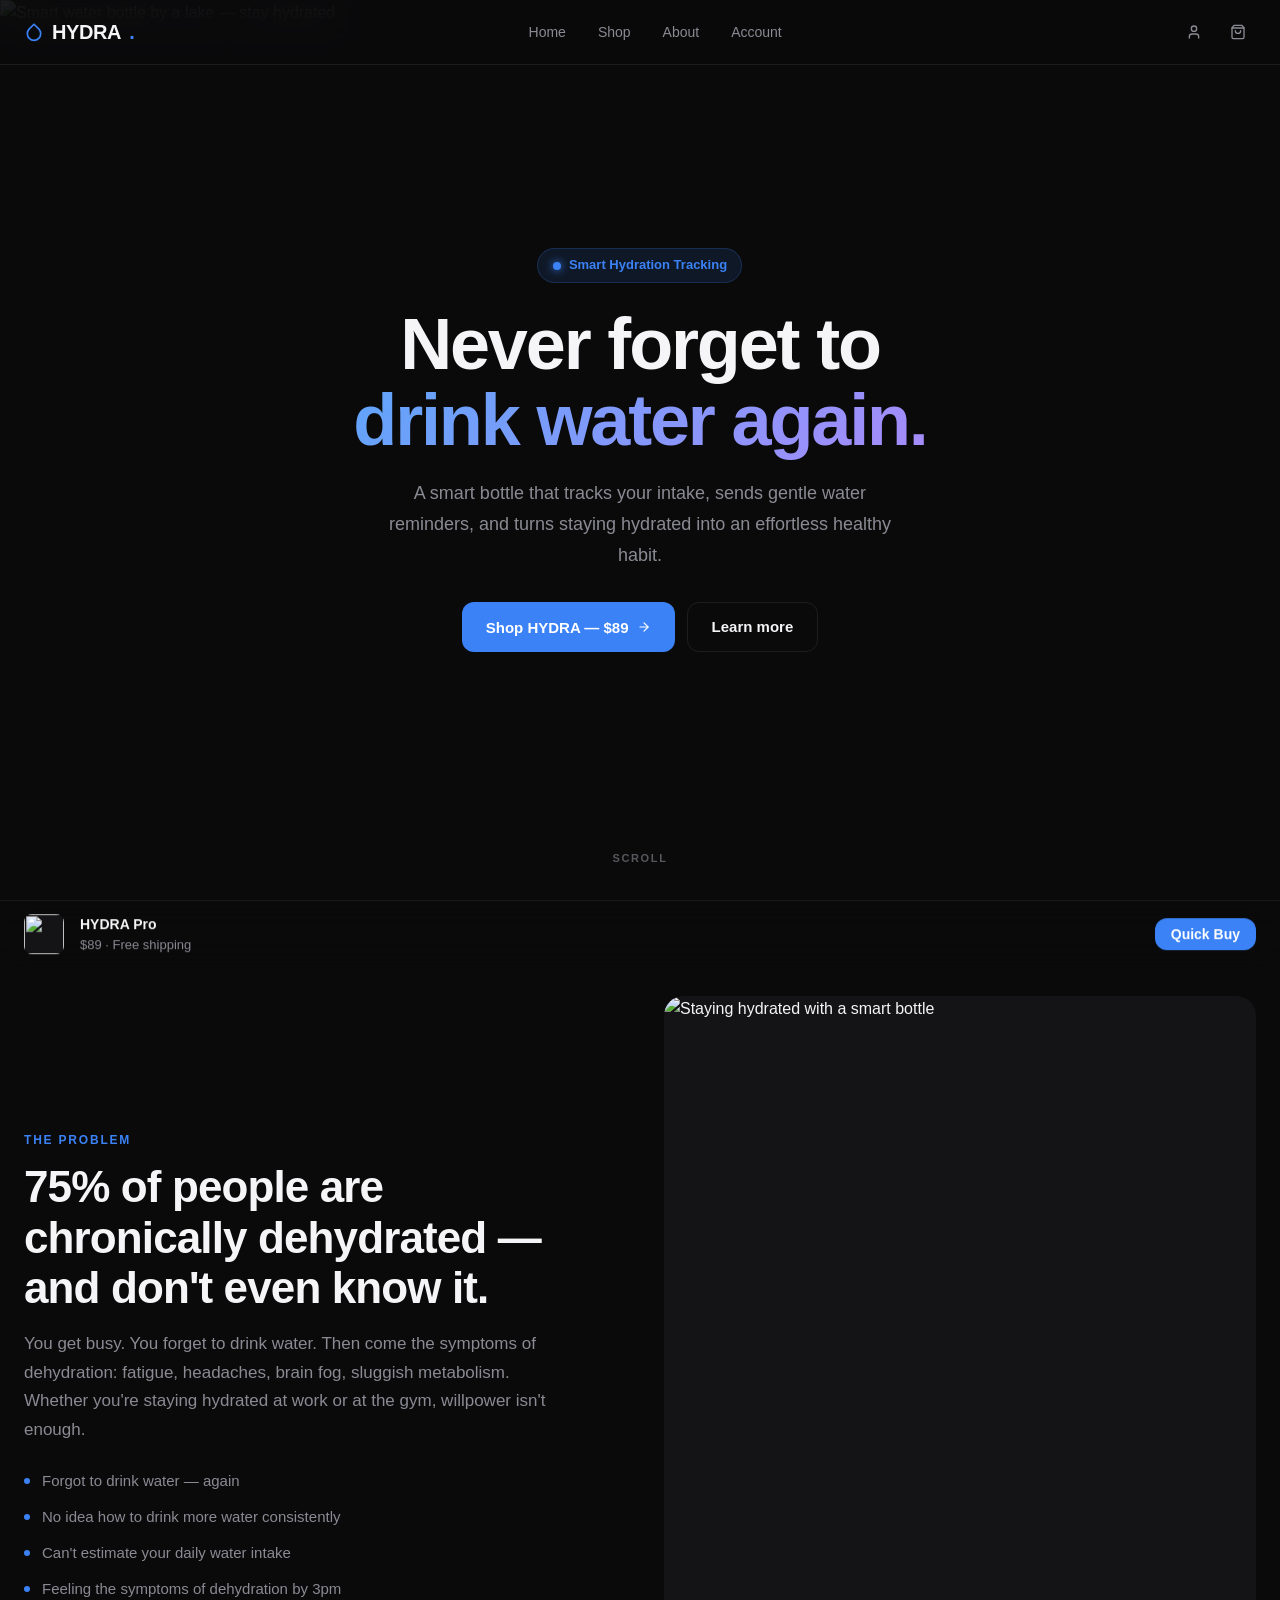
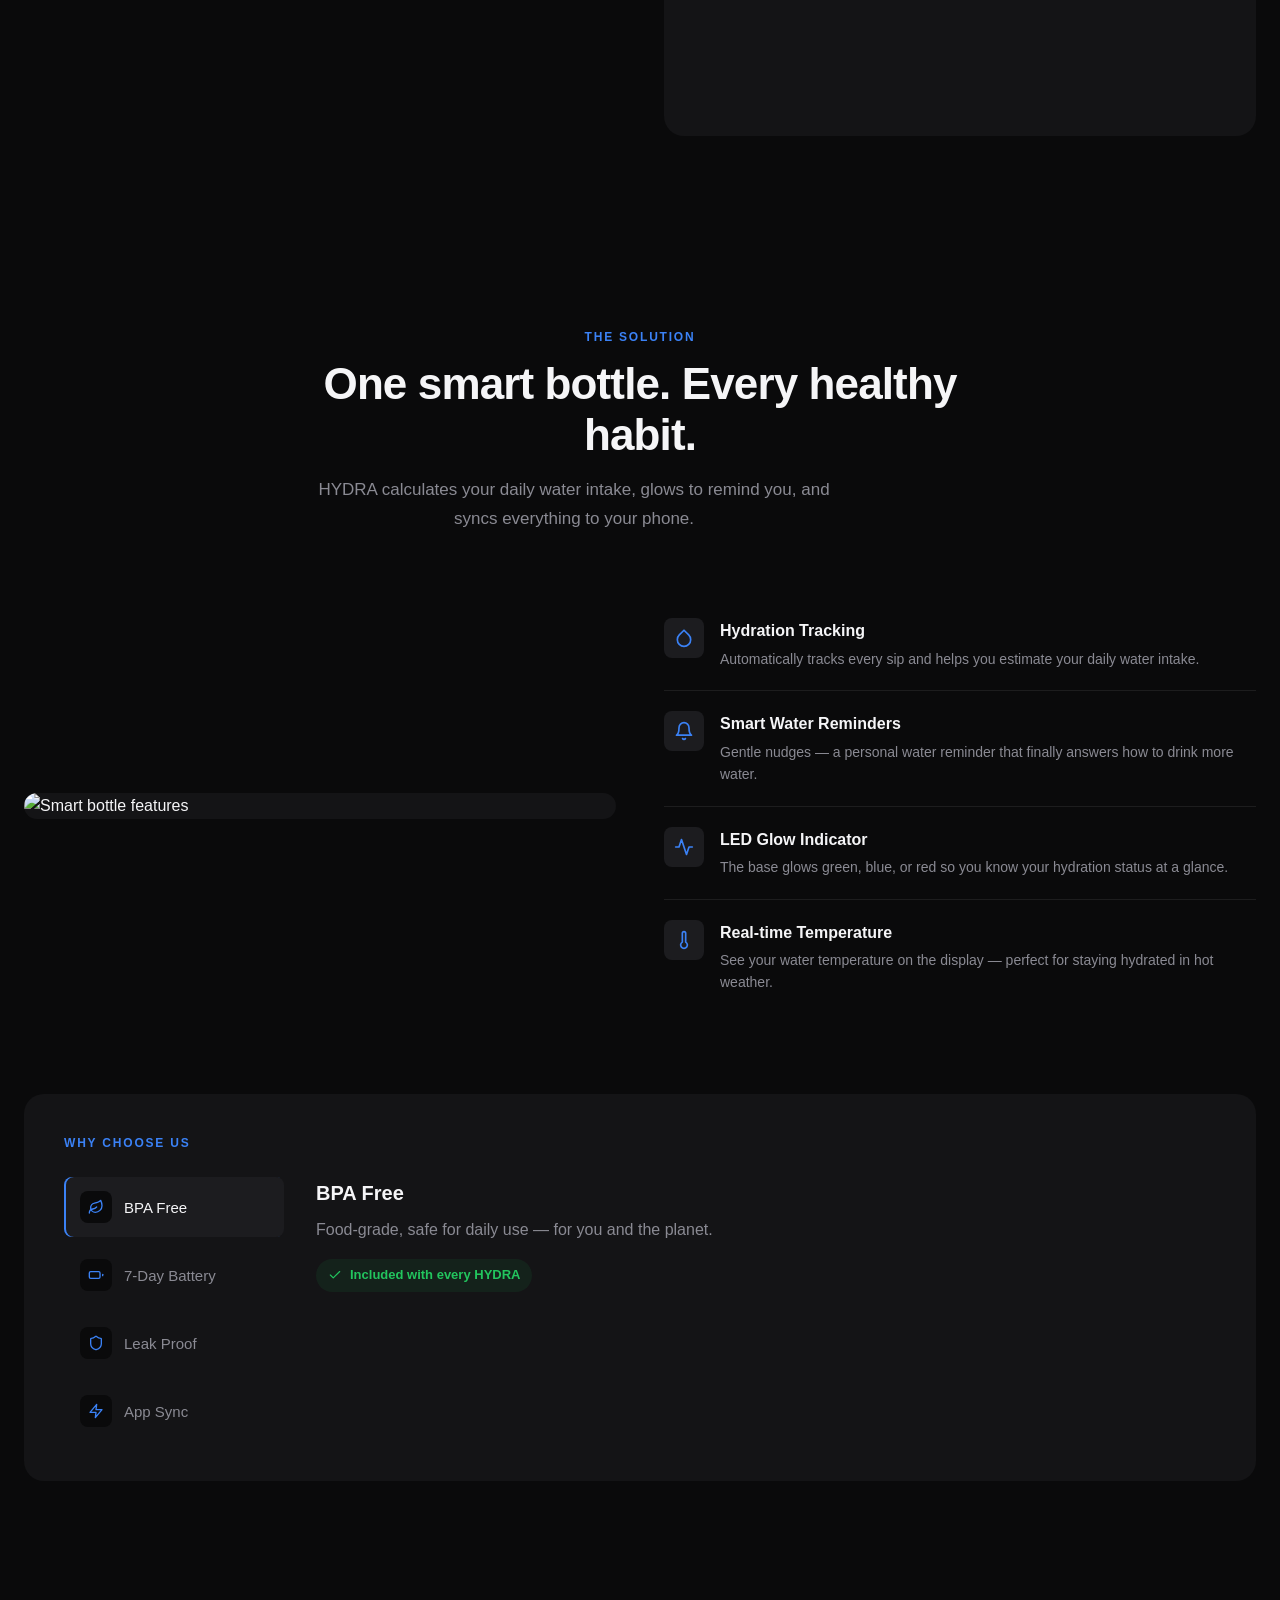
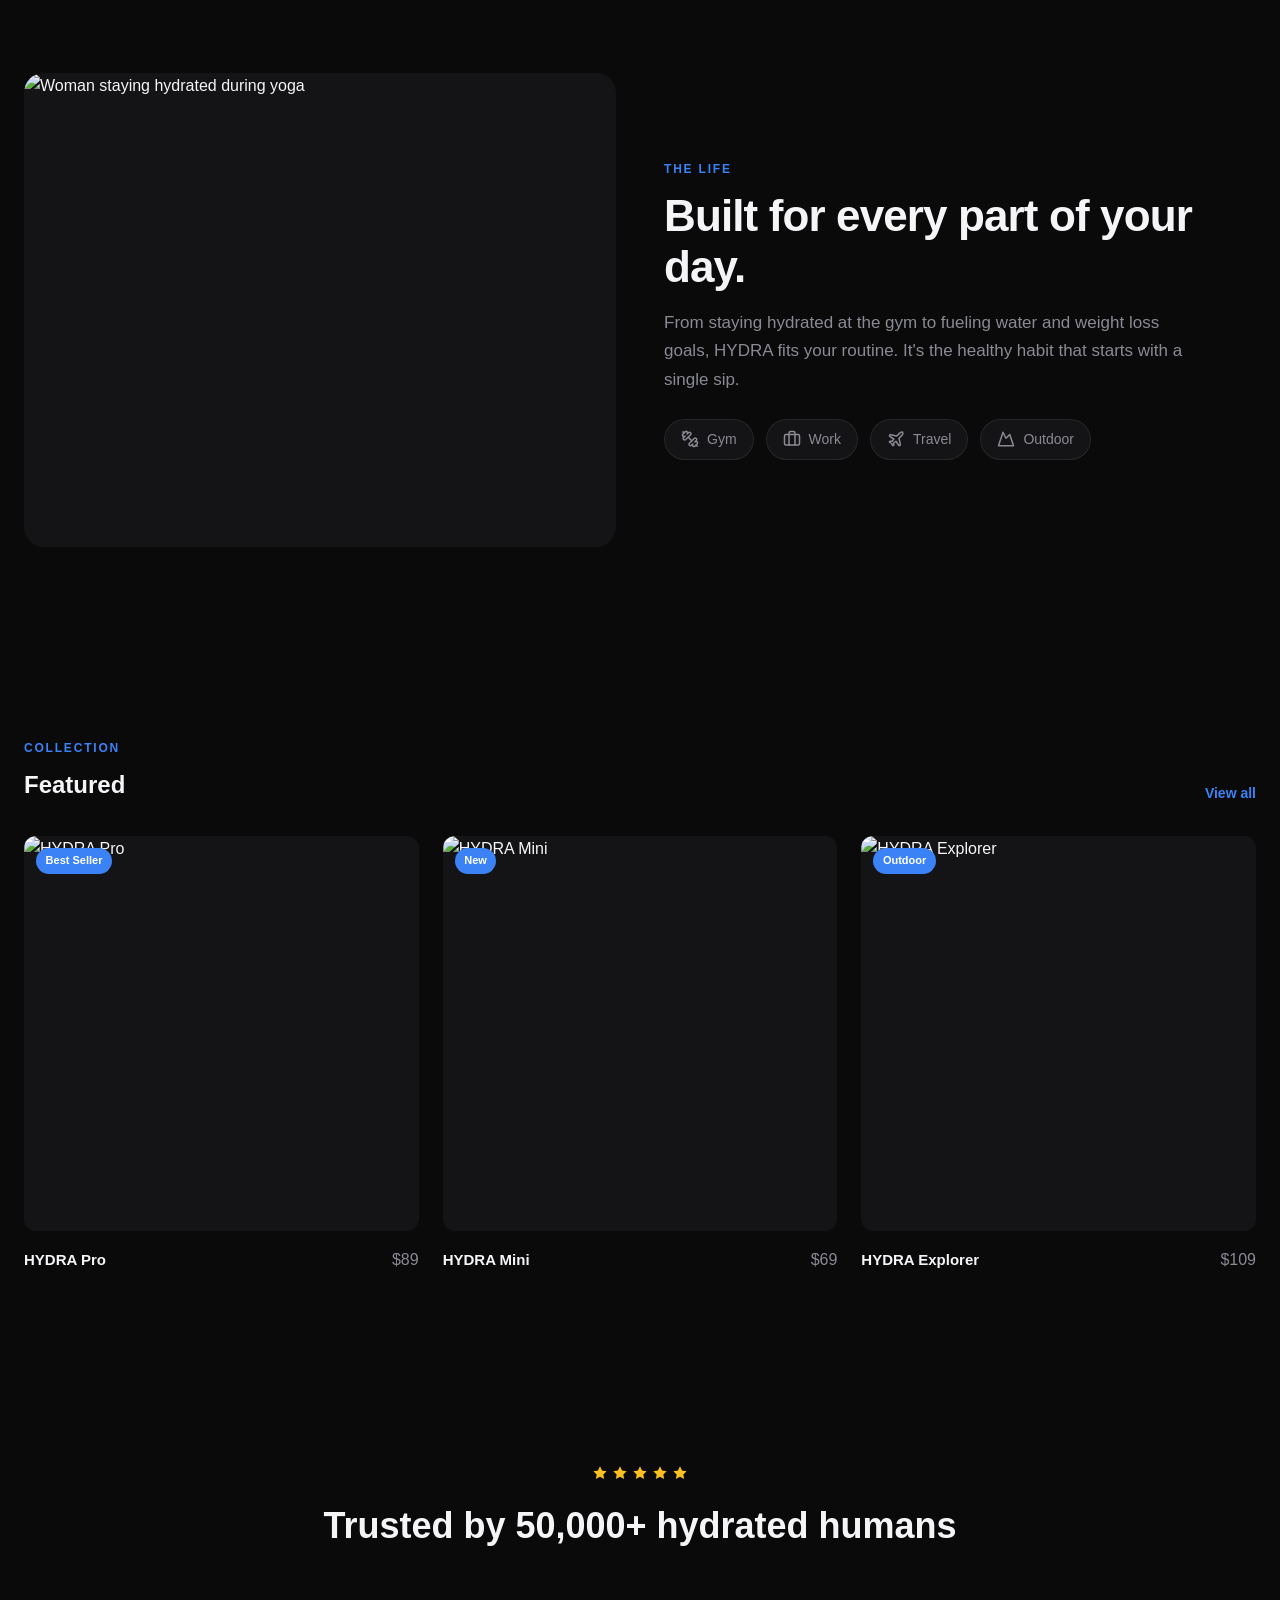
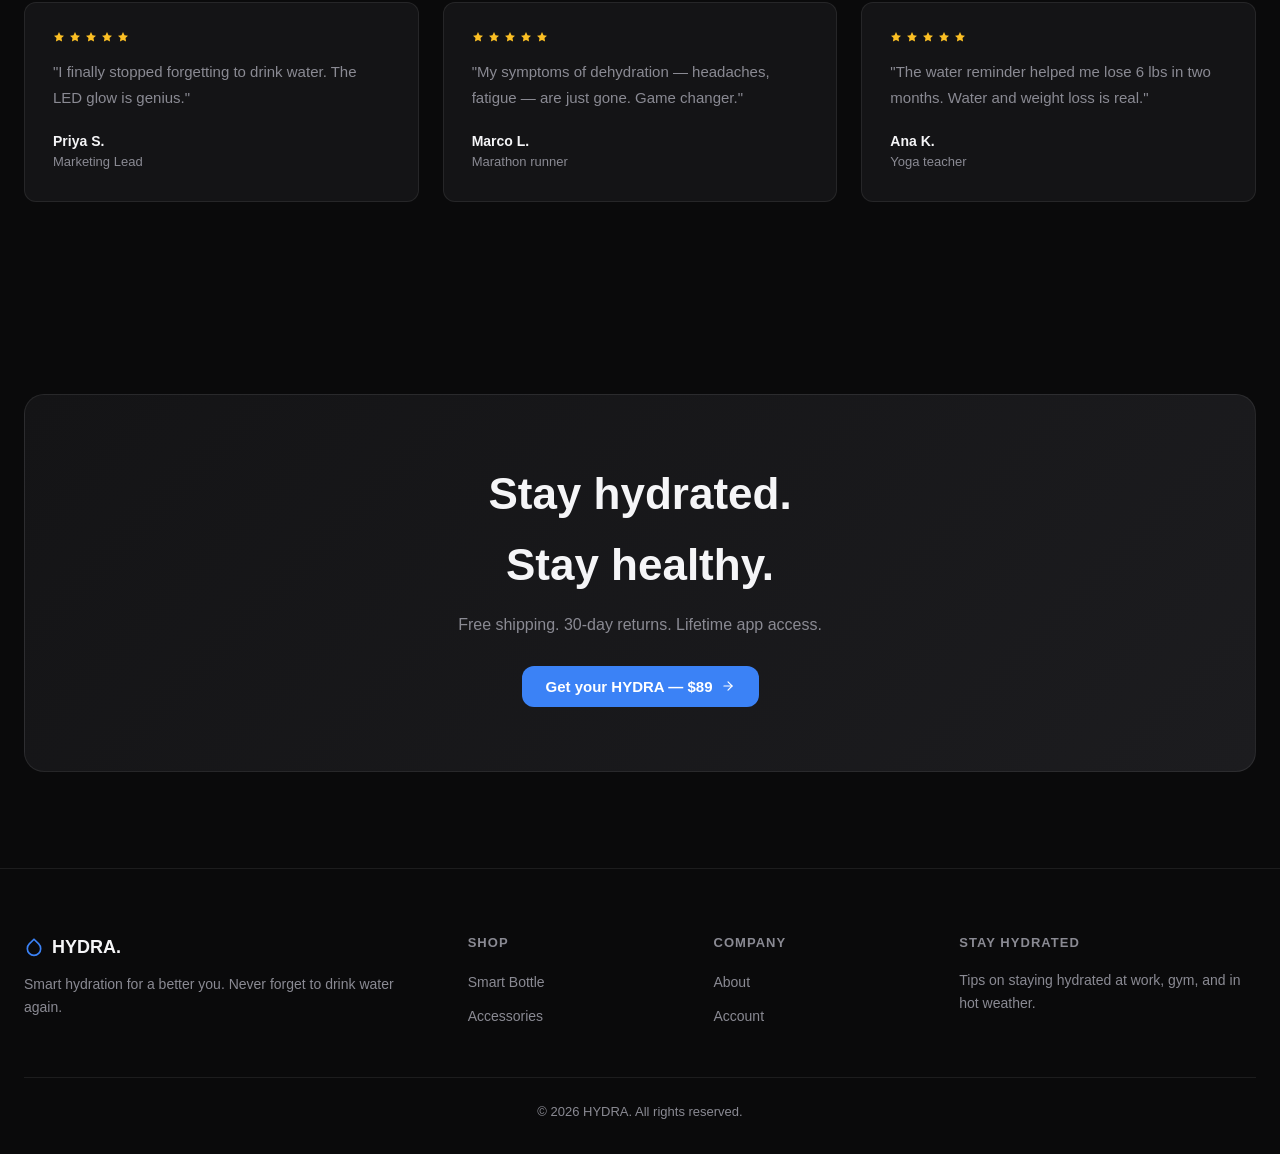
==== index.html @ b14837e3 "Rename index(1).html to index.html" ====
<!DOCTYPE html>
<html lang="en">
<head>
<meta charset="UTF-8">
<meta name="viewport" content="width=device-width, initial-scale=1.0">
<title>HYDRA — Smart Water Bottle. Stay Hydrated. Stay Healthy.</title>
<meta name="description" content="Forgot to drink water? HYDRA tracks your intake, sends smart water reminders, and helps you build healthy hydration habits — at work, at the gym, in hot weather.">
<link rel="stylesheet" href="styles.css">
</head>
<body>

<!-- ===================== HEADER ===================== -->
<header class="site-header">
  <div class="nav-inner">
    <a href="index.html" class="brand">
      <svg width="20" height="20" viewBox="0 0 24 24" fill="none" stroke="currentColor" stroke-width="2" stroke-linecap="round" stroke-linejoin="round"><path d="M12 2.69 6.343 8.343a8 8 0 1 0 11.314 0z"/></svg>
      HYDRA<span class="dot">.</span>
    </a>
    <nav class="nav-links">
      <a href="index.html">Home</a>
      <a href="product.html">Shop</a>
      <a href="about.html">About</a>
      <a href="account.html">Account</a>
    </nav>
    <div class="nav-actions">
      <a href="account.html" class="icon-btn account-link" aria-label="Account">
        <svg width="16" height="16" viewBox="0 0 24 24" fill="none" stroke="currentColor" stroke-width="2" stroke-linecap="round" stroke-linejoin="round"><path d="M19 21v-2a4 4 0 0 0-4-4H9a4 4 0 0 0-4 4v2"/><circle cx="12" cy="7" r="4"/></svg>
      </a>
      <button class="icon-btn" data-open-cart aria-label="Cart">
        <svg width="16" height="16" viewBox="0 0 24 24" fill="none" stroke="currentColor" stroke-width="2" stroke-linecap="round" stroke-linejoin="round"><path d="M6 2 3 6v14a2 2 0 0 0 2 2h14a2 2 0 0 0 2-2V6l-3-4Z"/><path d="M3 6h18"/><path d="M16 10a4 4 0 0 1-8 0"/></svg>
        <span class="cart-badge" style="display:none;">0</span>
      </button>
      <button class="icon-btn mobile-menu-btn" aria-label="Menu">
        <svg width="16" height="16" viewBox="0 0 24 24" fill="none" stroke="currentColor" stroke-width="2" stroke-linecap="round" stroke-linejoin="round"><line x1="4" y1="6" x2="20" y2="6"/><line x1="4" y1="12" x2="20" y2="12"/><line x1="4" y1="18" x2="20" y2="18"/></svg>
      </button>
    </div>
  </div>
  <nav class="mobile-nav">
    <a href="index.html">Home</a>
    <a href="product.html">Shop</a>
    <a href="about.html">About</a>
    <a href="account.html">Account</a>
  </nav>
</header>

<!-- ===================== HERO ===================== -->
<section class="hero" id="hero">
  <div class="hero-media" id="hero-media">
    <img src="C:\Users\hp\Desktop\images\banner.jpg.jpg" alt="Smart water bottle by a lake — stay hydrated">
  </div>
  <div class="hero-content">
    <div class="hero-badge">
      <span class="pulse-dot"></span>
      Smart Hydration Tracking
    </div>
    <h1 class="hero-title">
      Never forget to<br>
      <span class="grad">drink water again.</span>
    </h1>
    <p class="hero-sub">A smart bottle that tracks your intake, sends gentle water reminders, and turns staying hydrated into an effortless healthy habit.</p>
    <div class="hero-actions">
      <button class="btn btn-primary" data-add-to-cart
        data-id="hydra-pro" data-name="HYDRA Pro Smart Bottle" data-price="89"
        data-image="images/banner.png" data-variant="Midnight Blue · 750ml">
        Shop HYDRA — $89
        <svg width="14" height="14" viewBox="0 0 24 24" fill="none" stroke="currentColor" stroke-width="2" stroke-linecap="round" stroke-linejoin="round"><line x1="5" y1="12" x2="19" y2="12"/><polyline points="12 5 19 12 12 19"/></svg>
      </button>
      <a href="product.html" class="btn btn-outline">Learn more</a>
    </div>
  </div>
  <div class="scroll-hint">SCROLL</div>
</section>

<!-- ===================== PROBLEM ===================== -->
<section class="section">
  <div class="grid-2">
    <div class="reveal">
      <p class="eyebrow">The Problem</p>
      <h2 class="h2">75% of people are chronically dehydrated — and don't even know it.</h2>
      <p class="body-text">You get busy. You forget to drink water. Then come the symptoms of dehydration: fatigue, headaches, brain fog, sluggish metabolism. Whether you're staying hydrated at work or at the gym, willpower isn't enough.</p>
      <ul class="check-list">
        <li><span class="bullet"></span>Forgot to drink water — again</li>
        <li><span class="bullet"></span>No idea how to drink more water consistently</li>
        <li><span class="bullet"></span>Can't estimate your daily water intake</li>
        <li><span class="bullet"></span>Feeling the symptoms of dehydration by 3pm</li>
      </ul>
    </div>
    <div class="reveal" style="transition-delay:0.2s;">
      <div class="rounded-media aspect-4-5">
        <img src="C:\Users\hp\Desktop\images\intro.png" alt="Staying hydrated with a smart bottle">
      </div>
    </div>
  </div>
</section>

<!-- ===================== SOLUTION / FEATURES ===================== -->
<section class="section">
  <div class="reveal" style="text-align:center; max-width:42rem; margin:0 auto 4rem;">
    <p class="eyebrow">The Solution</p>
    <h2 class="h2">One smart bottle. Every healthy habit.</h2>
    <p class="body-text">HYDRA calculates your daily water intake, glows to remind you, and syncs everything to your phone.</p>
  </div>

  <div class="grid-2" style="margin-bottom:5rem;">
    <div class="reveal media-card">
      <img src="C:\Users\hp\Desktop\images\features.jpg.jpg" alt="Smart bottle features">
    </div>
    <div class="reveal" style="transition-delay:0.15s;">
      <div class="feature-row">
        <div class="feature-icon"><svg width="20" height="20" viewBox="0 0 24 24" fill="none" stroke="currentColor" stroke-width="2" stroke-linecap="round" stroke-linejoin="round"><path d="M12 2.69 6.343 8.343a8 8 0 1 0 11.314 0z"/></svg></div>
        <div><h3>Hydration Tracking</h3><p>Automatically tracks every sip and helps you estimate your daily water intake.</p></div>
      </div>
      <div class="feature-row">
        <div class="feature-icon"><svg width="20" height="20" viewBox="0 0 24 24" fill="none" stroke="currentColor" stroke-width="2" stroke-linecap="round" stroke-linejoin="round"><path d="M6 8a6 6 0 0 1 12 0c0 7 3 9 3 9H3s3-2 3-9"/><path d="M10.3 21a1.94 1.94 0 0 0 3.4 0"/></svg></div>
        <div><h3>Smart Water Reminders</h3><p>Gentle nudges — a personal water reminder that finally answers how to drink more water.</p></div>
      </div>
      <div class="feature-row">
        <div class="feature-icon"><svg width="20" height="20" viewBox="0 0 24 24" fill="none" stroke="currentColor" stroke-width="2" stroke-linecap="round" stroke-linejoin="round"><path d="M22 12h-4l-3 9L9 3l-3 9H2"/></svg></div>
        <div><h3>LED Glow Indicator</h3><p>The base glows green, blue, or red so you know your hydration status at a glance.</p></div>
      </div>
      <div class="feature-row">
        <div class="feature-icon"><svg width="20" height="20" viewBox="0 0 24 24" fill="none" stroke="currentColor" stroke-width="2" stroke-linecap="round" stroke-linejoin="round"><path d="M14 4v10.54a4 4 0 1 1-4 0V4a2 2 0 0 1 4 0Z"/></svg></div>
        <div><h3>Real-time Temperature</h3><p>See your water temperature on the display — perfect for staying hydrated in hot weather.</p></div>
      </div>
    </div>
  </div>

  <!-- Why Choose Us — interactive -->
  <div class="reveal why-choose">
    <p class="eyebrow">Why Choose Us</p>
    <div class="why-grid">
      <div class="why-list" id="why-list">
        <button class="why-item active" data-idx="0">
          <span class="icon-wrap"><svg width="16" height="16" viewBox="0 0 24 24" fill="none" stroke="currentColor" stroke-width="2" stroke-linecap="round" stroke-linejoin="round"><path d="M11 20A7 7 0 0 1 9.8 6.1C15.5 5 17 4.48 19 2c1 2 2 4.18 2 8 0 5.5-4.78 10-10 10Z"/><path d="M2 21c0-3 1.85-5.36 5.08-6C9.5 14.52 12 13 13 12"/></svg></span>
          <span class="label">BPA Free</span>
        </button>
        <button class="why-item" data-idx="1">
          <span class="icon-wrap"><svg width="16" height="16" viewBox="0 0 24 24" fill="none" stroke="currentColor" stroke-width="2" stroke-linecap="round" stroke-linejoin="round"><rect x="2" y="7" width="16" height="10" rx="2"/><line x1="22" y1="11" x2="22" y2="13"/></svg></span>
          <span class="label">7-Day Battery</span>
        </button>
        <button class="why-item" data-idx="2">
          <span class="icon-wrap"><svg width="16" height="16" viewBox="0 0 24 24" fill="none" stroke="currentColor" stroke-width="2" stroke-linecap="round" stroke-linejoin="round"><path d="M20 13c0 5-3.5 7.5-7.66 8.95a1 1 0 0 1-.67-.01C7.5 20.5 4 18 4 13V6a1 1 0 0 1 1-1c2 0 4.5-1.2 6.24-2.72a1.17 1.17 0 0 1 1.52 0C14.51 3.81 17 5 19 5a1 1 0 0 1 1 1z"/></svg></span>
          <span class="label">Leak Proof</span>
        </button>
        <button class="why-item" data-idx="3">
          <span class="icon-wrap"><svg width="16" height="16" viewBox="0 0 24 24" fill="none" stroke="currentColor" stroke-width="2" stroke-linecap="round" stroke-linejoin="round"><polygon points="13 2 3 14 12 14 11 22 21 10 12 10 13 2"/></svg></span>
          <span class="label">App Sync</span>
        </button>
      </div>
      <div class="why-detail" id="why-detail">
        <h3>BPA Free</h3>
        <p>Food-grade, safe for daily use — for you and the planet.</p>
        <div class="included">
          <svg width="14" height="14" viewBox="0 0 24 24" fill="none" stroke="currentColor" stroke-width="2" stroke-linecap="round" stroke-linejoin="round"><polyline points="20 6 9 17 4 12"/></svg>
          Included with every HYDRA
        </div>
      </div>
    </div>
  </div>
</section>

<!-- ===================== LIFESTYLE ===================== -->
<section class="section">
  <div class="grid-2">
    <div class="reveal">
      <div class="rounded-media aspect-5-4">
        <img src="C:\Users\hp\Desktop\images\lifestyle.jpg (2).jpg" alt="Woman staying hydrated during yoga">
      </div>
    </div>
    <div class="reveal" style="transition-delay:0.15s;">
      <p class="eyebrow">The Life</p>
      <h2 class="h2">Built for every part of your day.</h2>
      <p class="body-text">From staying hydrated at the gym to fueling water and weight loss goals, HYDRA fits your routine. It's the healthy habit that starts with a single sip.</p>
      <div class="chip-grid">
        <div class="chip"><svg width="18" height="18" viewBox="0 0 24 24" fill="none" stroke="currentColor" stroke-width="2" stroke-linecap="round" stroke-linejoin="round"><path d="M14.4 14.4 9.6 9.6"/><path d="M18.657 21.485a2 2 0 1 1-2.829-2.828l-1.767 1.768a2 2 0 1 1-2.829-2.829l6.364-6.364a2 2 0 1 1 2.829 2.829l-1.768 1.767a2 2 0 1 1 2.828 2.829z"/><path d="m21.5 21.5-1.4-1.4"/><path d="M3.9 3.9 2.5 2.5"/><path d="M6.404 12.768a2 2 0 1 1-2.829-2.829l1.768-1.767a2 2 0 1 1-2.828-2.829l2.828-2.828a2 2 0 1 1 2.829 2.828l1.767-1.768a2 2 0 1 1 2.829 2.829z"/></svg><span>Gym</span></div>
        <div class="chip"><svg width="18" height="18" viewBox="0 0 24 24" fill="none" stroke="currentColor" stroke-width="2" stroke-linecap="round" stroke-linejoin="round"><path d="M16 20V4a2 2 0 0 0-2-2h-4a2 2 0 0 0-2 2v16"/><rect x="2" y="6" width="20" height="14" rx="2"/></svg><span>Work</span></div>
        <div class="chip"><svg width="18" height="18" viewBox="0 0 24 24" fill="none" stroke="currentColor" stroke-width="2" stroke-linecap="round" stroke-linejoin="round"><path d="M17.8 19.2 16 11l3.5-3.5C21 6 21.5 4 21 3c-1-.5-3 0-4.5 1.5L13 8 4.8 6.2c-.5-.1-.9.1-1.1.5l-.3.5c-.2.5-.1 1 .3 1.3L9 12l-2 3H4l-1 1 3 2 2 3 1-1v-3l3-2 3.5 5.3c.3.4.8.5 1.3.3l.5-.2c.4-.3.6-.7.5-1.2z"/></svg><span>Travel</span></div>
        <div class="chip"><svg width="18" height="18" viewBox="0 0 24 24" fill="none" stroke="currentColor" stroke-width="2" stroke-linecap="round" stroke-linejoin="round"><path d="m8 3 4 8 5-5 5 15H2L8 3z"/></svg><span>Outdoor</span></div>
      </div>
    </div>
  </div>
</section>

<!-- ===================== FEATURED COLLECTIONS ===================== -->
<section class="section">
  <div class="reveal section-head">
    <div>
      <p class="eyebrow" style="margin-bottom:0.5rem;">Collection</p>
      <h2>Featured</h2>
    </div>
    <a href="product.html">View all</a>
  </div>
  <div class="grid-3">
    <div class="reveal">
      <a href="product.html" class="product-card">
        <div class="media"><img src="C:\Users\hp\Desktop\images\banner.jpg.jpg" alt="HYDRA Pro"><span class="tag-badge">Best Seller</span></div>
        <div class="product-meta"><p>HYDRA Pro</p><p>$89</p></div>
      </a>
    </div>
    <div class="reveal" style="transition-delay:0.1s;">
      <a href="product.html" class="product-card">
        <div class="media"><img src="C:\Users\hp\Desktop\images\features.jpg.jpg" alt="HYDRA Mini"><span class="tag-badge">New</span></div>
        <div class="product-meta"><p>HYDRA Mini</p><p>$69</p></div>
      </a>
    </div>
    <div class="reveal" style="transition-delay:0.2s;">
      <a href="product.html" class="product-card">
        <div class="media"><img src="C:\Users\hp\Desktop\images\intro.png" alt="HYDRA Explorer"><span class="tag-badge">Outdoor</span></div>
        <div class="product-meta"><p>HYDRA Explorer</p><p>$109</p></div>
      </a>
    </div>
  </div>
</section>

<!-- ===================== SOCIAL PROOF ===================== -->
<section class="section">
  <div class="reveal testi-head">
    <div class="stars">
      <svg width="16" height="16" viewBox="0 0 24 24"><polygon points="12 2 15.09 8.26 22 9.27 17 14.14 18.18 21.02 12 17.77 5.82 21.02 7 14.14 2 9.27 8.91 8.26 12 2"/></svg>
      <svg width="16" height="16" viewBox="0 0 24 24"><polygon points="12 2 15.09 8.26 22 9.27 17 14.14 18.18 21.02 12 17.77 5.82 21.02 7 14.14 2 9.27 8.91 8.26 12 2"/></svg>
      <svg width="16" height="16" viewBox="0 0 24 24"><polygon points="12 2 15.09 8.26 22 9.27 17 14.14 18.18 21.02 12 17.77 5.82 21.02 7 14.14 2 9.27 8.91 8.26 12 2"/></svg>
      <svg width="16" height="16" viewBox="0 0 24 24"><polygon points="12 2 15.09 8.26 22 9.27 17 14.14 18.18 21.02 12 17.77 5.82 21.02 7 14.14 2 9.27 8.91 8.26 12 2"/></svg>
      <svg width="16" height="16" viewBox="0 0 24 24"><polygon points="12 2 15.09 8.26 22 9.27 17 14.14 18.18 21.02 12 17.77 5.82 21.02 7 14.14 2 9.27 8.91 8.26 12 2"/></svg>
    </div>
    <h2>Trusted by 50,000+ hydrated humans</h2>
  </div>
  <div class="grid-3">
    <div class="reveal testi-card">
      <div class="stars">
        <svg width="12" height="12" viewBox="0 0 24 24"><polygon points="12 2 15.09 8.26 22 9.27 17 14.14 18.18 21.02 12 17.77 5.82 21.02 7 14.14 2 9.27 8.91 8.26 12 2"/></svg>
        <svg width="12" height="12" viewBox="0 0 24 24"><polygon points="12 2 15.09 8.26 22 9.27 17 14.14 18.18 21.02 12 17.77 5.82 21.02 7 14.14 2 9.27 8.91 8.26 12 2"/></svg>
        <svg width="12" height="12" viewBox="0 0 24 24"><polygon points="12 2 15.09 8.26 22 9.27 17 14.14 18.18 21.02 12 17.77 5.82 21.02 7 14.14 2 9.27 8.91 8.26 12 2"/></svg>
        <svg width="12" height="12" viewBox="0 0 24 24"><polygon points="12 2 15.09 8.26 22 9.27 17 14.14 18.18 21.02 12 17.77 5.82 21.02 7 14.14 2 9.27 8.91 8.26 12 2"/></svg>
        <svg width="12" height="12" viewBox="0 0 24 24"><polygon points="12 2 15.09 8.26 22 9.27 17 14.14 18.18 21.02 12 17.77 5.82 21.02 7 14.14 2 9.27 8.91 8.26 12 2"/></svg>
      </div>
      <p class="quote">"I finally stopped forgetting to drink water. The LED glow is genius."</p>
      <div class="who"><p class="name">Priya S.</p><p class="role">Marketing Lead</p></div>
    </div>
    <div class="reveal testi-card" style="transition-delay:0.1s;">
      <div class="stars">
        <svg width="12" height="12" viewBox="0 0 24 24"><polygon points="12 2 15.09 8.26 22 9.27 17 14.14 18.18 21.02 12 17.77 5.82 21.02 7 14.14 2 9.27 8.91 8.26 12 2"/></svg>
        <svg width="12" height="12" viewBox="0 0 24 24"><polygon points="12 2 15.09 8.26 22 9.27 17 14.14 18.18 21.02 12 17.77 5.82 21.02 7 14.14 2 9.27 8.91 8.26 12 2"/></svg>
        <svg width="12" height="12" viewBox="0 0 24 24"><polygon points="12 2 15.09 8.26 22 9.27 17 14.14 18.18 21.02 12 17.77 5.82 21.02 7 14.14 2 9.27 8.91 8.26 12 2"/></svg>
        <svg width="12" height="12" viewBox="0 0 24 24"><polygon points="12 2 15.09 8.26 22 9.27 17 14.14 18.18 21.02 12 17.77 5.82 21.02 7 14.14 2 9.27 8.91 8.26 12 2"/></svg>
        <svg width="12" height="12" viewBox="0 0 24 24"><polygon points="12 2 15.09 8.26 22 9.27 17 14.14 18.18 21.02 12 17.77 5.82 21.02 7 14.14 2 9.27 8.91 8.26 12 2"/></svg>
      </div>
      <p class="quote">"My symptoms of dehydration — headaches, fatigue — are just gone. Game changer."</p>
      <div class="who"><p class="name">Marco L.</p><p class="role">Marathon runner</p></div>
    </div>
    <div class="reveal testi-card" style="transition-delay:0.2s;">
      <div class="stars">
        <svg width="12" height="12" viewBox="0 0 24 24"><polygon points="12 2 15.09 8.26 22 9.27 17 14.14 18.18 21.02 12 17.77 5.82 21.02 7 14.14 2 9.27 8.91 8.26 12 2"/></svg>
        <svg width="12" height="12" viewBox="0 0 24 24"><polygon points="12 2 15.09 8.26 22 9.27 17 14.14 18.18 21.02 12 17.77 5.82 21.02 7 14.14 2 9.27 8.91 8.26 12 2"/></svg>
        <svg width="12" height="12" viewBox="0 0 24 24"><polygon points="12 2 15.09 8.26 22 9.27 17 14.14 18.18 21.02 12 17.77 5.82 21.02 7 14.14 2 9.27 8.91 8.26 12 2"/></svg>
        <svg width="12" height="12" viewBox="0 0 24 24"><polygon points="12 2 15.09 8.26 22 9.27 17 14.14 18.18 21.02 12 17.77 5.82 21.02 7 14.14 2 9.27 8.91 8.26 12 2"/></svg>
        <svg width="12" height="12" viewBox="0 0 24 24"><polygon points="12 2 15.09 8.26 22 9.27 17 14.14 18.18 21.02 12 17.77 5.82 21.02 7 14.14 2 9.27 8.91 8.26 12 2"/></svg>
      </div>
      <p class="quote">"The water reminder helped me lose 6 lbs in two months. Water and weight loss is real."</p>
      <div class="who"><p class="name">Ana K.</p><p class="role">Yoga teacher</p></div>
    </div>
  </div>
</section>

<!-- ===================== FINAL CTA ===================== -->
<section class="section">
  <div class="reveal cta-box">
    <h2>Stay hydrated.<br>Stay healthy.</h2>
    <p>Free shipping. 30-day returns. Lifetime app access.</p>
    <button class="btn btn-primary" data-add-to-cart
      data-id="hydra-pro" data-name="HYDRA Pro Smart Bottle" data-price="89"
      data-image="C:\Users\hp\Desktop\images\banner.jpg.jpg" data-variant="Midnight Blue · 750ml">
      Get your HYDRA — $89
      <svg width="14" height="14" viewBox="0 0 24 24" fill="none" stroke="currentColor" stroke-width="2" stroke-linecap="round" stroke-linejoin="round"><line x1="5" y1="12" x2="19" y2="12"/><polyline points="12 5 19 12 12 19"/></svg>
    </button>
  </div>
</section>

<!-- ===================== STICKY QUICK BUY ===================== -->
<div class="quick-buy" id="quick-buy">
  <img src="C:\Users\hp\Desktop\images\banner.jpg.jpg" alt="">
  <div class="info"><p>HYDRA Pro</p><p>$89 · Free shipping</p></div>
  <button class="btn btn-primary btn-sm" data-add-to-cart
    data-id="hydra-pro" data-name="HYDRA Pro Smart Bottle" data-price="89"
    data-image="banner.jpg" data-variant="Midnight Blue · 750ml">
    Quick Buy
  </button>
</div>

<!-- ===================== FOOTER ===================== -->
<footer class="site-footer">
  <div class="footer-grid">
    <div class="footer-col">
      <div class="footer-brand">
        <svg width="20" height="20" viewBox="0 0 24 24" fill="none" stroke="currentColor" stroke-width="2" stroke-linecap="round" stroke-linejoin="round"><path d="M12 2.69 6.343 8.343a8 8 0 1 0 11.314 0z"/></svg>
        HYDRA.
      </div>
      <p class="text-muted" style="font-size:0.875rem;">Smart hydration for a better you. Never forget to drink water again.</p>
    </div>
    <div class="footer-col">
      <h4>Shop</h4>
      <ul><li><a href="product.html">Smart Bottle</a></li><li><a href="product.html">Accessories</a></li></ul>
    </div>
    <div class="footer-col">
      <h4>Company</h4>
      <ul><li><a href="about.html">About</a></li><li><a href="account.html">Account</a></li></ul>
    </div>
    <div class="footer-col">
      <h4>Stay hydrated</h4>
      <p class="text-muted" style="font-size:0.875rem;">Tips on staying hydrated at work, gym, and in hot weather.</p>
    </div>
  </div>
  <div class="footer-bottom">© <span id="year"></span> HYDRA. All rights reserved.</div>
</footer>

<!-- ===================== CART DRAWER ===================== -->
<div class="overlay" data-close-cart></div>
<aside class="cart-drawer">
  <div class="cart-drawer-head">
    <h3>Your Cart</h3>
    <button class="icon-btn" data-close-cart aria-label="Close cart">
      <svg width="16" height="16" viewBox="0 0 24 24" fill="none" stroke="currentColor" stroke-width="2" stroke-linecap="round" stroke-linejoin="round"><line x1="18" y1="6" x2="6" y2="18"/><line x1="6" y1="6" x2="18" y2="18"/></svg>
    </button>
  </div>
  <div class="cart-items"></div>
  <div class="cart-footer" style="display:none;">
    <div class="cart-subtotal"><span>Subtotal</span><span>$0.00</span></div>
    <a href="checkout.html" class="btn btn-primary btn-block">Checkout</a>
  </div>
</aside>

<script src="main.js"></script>
<script>
  document.getElementById("year").textContent = new Date().getFullYear();

  // Hero parallax
  const heroMedia = document.getElementById("hero-media");
  const hero = document.getElementById("hero");
  window.addEventListener("scroll", () => {
    const rect = hero.getBoundingClientRect();
    const progress = Math.min(Math.max(-rect.top / hero.offsetHeight, 0), 1);
    const y = progress * 40;
    const scale = 1 + progress * 0.15;
    heroMedia.style.transform = `translateY(${y}%) scale(${scale})`;
    heroMedia.style.opacity = Math.max(1 - progress / 0.8, 0);
  }, { passive: true });

  // Quick buy sticky bar
  const quickBuy = document.getElementById("quick-buy");
  function updateQuickBuy() {
    const show = window.scrollY > 900 && Cart.count() === 0;
    quickBuy.classList.toggle("show", show);
  }
  window.addEventListener("scroll", updateQuickBuy, { passive: true });
  document.addEventListener("cart:change", updateQuickBuy);
  updateQuickBuy();

  // Why Choose Us interactive widget
  const whyData = [
    { title: "BPA Free", body: "Food-grade, safe for daily use — for you and the planet.",
      icon: '<svg width="16" height="16" viewBox="0 0 24 24" fill="none" stroke="currentColor" stroke-width="2" stroke-linecap="round" stroke-linejoin="round"><path d="M11 20A7 7 0 0 1 9.8 6.1C15.5 5 17 4.48 19 2c1 2 2 4.18 2 8 0 5.5-4.78 10-10 10Z"/><path d="M2 21c0-3 1.85-5.36 5.08-6C9.5 14.52 12 13 13 12"/></svg>' },
    { title: "7-Day Battery", body: "One USB-C charge lasts a full week of tracking.",
      icon: '<svg width="16" height="16" viewBox="0 0 24 24" fill="none" stroke="currentColor" stroke-width="2" stroke-linecap="round" stroke-linejoin="round"><rect x="2" y="7" width="16" height="10" rx="2"/><line x1="22" y1="11" x2="22" y2="13"/></svg>' },
    { title: "Leak Proof", body: "Double-lock lid engineered for backpacks and gym bags.",
      icon: '<svg width="16" height="16" viewBox="0 0 24 24" fill="none" stroke="currentColor" stroke-width="2" stroke-linecap="round" stroke-linejoin="round"><path d="M20 13c0 5-3.5 7.5-7.66 8.95a1 1 0 0 1-.67-.01C7.5 20.5 4 18 4 13V6a1 1 0 0 1 1-1c2 0 4.5-1.2 6.24-2.72a1.17 1.17 0 0 1 1.52 0C14.51 3.81 17 5 19 5a1 1 0 0 1 1 1z"/></svg>' },
    { title: "App Sync", body: "Personalized goals to calculate your daily water intake.",
      icon: '<svg width="16" height="16" viewBox="0 0 24 24" fill="none" stroke="currentColor" stroke-width="2" stroke-linecap="round" stroke-linejoin="round"><polygon points="13 2 3 14 12 14 11 22 21 10 12 10 13 2"/></svg>' },
  ];
  const whyItems = document.querySelectorAll(".why-item");
  const whyDetail = document.getElementById("why-detail");
  function setWhyActive(idx) {
    whyItems.forEach((el, i) => el.classList.toggle("active", i === idx));
    const d = whyData[idx];
    whyDetail.innerHTML = `
      <h3>${d.title}</h3>
      <p>${d.body}</p>
      <div class="included">
        <svg width="14" height="14" viewBox="0 0 24 24" fill="none" stroke="currentColor" stroke-width="2" stroke-linecap="round" stroke-linejoin="round"><polyline points="20 6 9 17 4 12"/></svg>
        Included with every HYDRA
      </div>`;
  }
  whyItems.forEach((el, i) => {
    el.addEventListener("mouseenter", () => setWhyActive(i));
    el.addEventListener("click", () => setWhyActive(i));
  });
</script>
</body>
</html>
---- styles.css ----
/* ============================================
   HYDRA — Design System
   ============================================ */

:root {
  --bg: #0a0a0b;
  --surface: #141416;
  --surface-2: #1c1c1f;
  --text: #f5f5f7;
  --text-muted: #8a8a93;
  --accent: #3b82f6;
  --accent-hover: #2563eb;
  --accent-glow: rgba(59, 130, 246, 0.25);
  --border: rgba(255,255,255,0.08);
  --radius: 12px;
  --radius-sm: 8px;
  --radius-lg: 20px;
  --shadow: 0 8px 32px rgba(0,0,0,0.4);
  --transition: 0.25s cubic-bezier(0.4,0,0.2,1);
  --font: -apple-system, BlinkMacSystemFont, "Segoe UI", Roboto, "Helvetica Neue", Arial, sans-serif;
}

* { margin: 0; padding: 0; box-sizing: border-box; }

html { scroll-behavior: smooth; }

body {
  font-family: var(--font);
  background: var(--bg);
  color: var(--text);
  line-height: 1.6;
  -webkit-font-smoothing: antialiased;
  overflow-x: hidden;
}

img { max-width: 100%; display: block; height: auto; }
a { color: inherit; text-decoration: none; }
button { font-family: inherit; cursor: pointer; border: none; background: none; color: inherit; }
ul { list-style: none; }

/* ============================================
   UTILITIES
   ============================================ */

.text-muted { color: var(--text-muted); }

.reveal {
  opacity: 0;
  transform: translateY(30px);
  transition: opacity 0.7s var(--transition), transform 0.7s var(--transition);
}
.reveal.visible {
  opacity: 1;
  transform: translateY(0);
}

/* ============================================
   HEADER & NAV
   ============================================ */

.site-header {
  position: fixed; top: 0; left: 0; right: 0; z-index: 100;
  background: rgba(10,10,11,0.75);
  backdrop-filter: blur(20px) saturate(1.2);
  -webkit-backdrop-filter: blur(20px) saturate(1.2);
  border-bottom: 1px solid var(--border);
}

.nav-inner {
  max-width: 1280px; margin: 0 auto;
  display: flex; align-items: center; justify-content: space-between;
  padding: 0 1.5rem; height: 64px;
}

.brand {
  display: flex; align-items: center; gap: 0.5rem;
  font-weight: 700; font-size: 1.25rem; letter-spacing: -0.02em;
  color: var(--text);
}
.brand svg { stroke: var(--accent); }
.brand .dot { color: var(--accent); }

.nav-links { display: flex; gap: 2rem; }
.nav-links a {
  font-size: 0.875rem; font-weight: 500; color: var(--text-muted);
  transition: color var(--transition);
}
.nav-links a:hover { color: var(--text); }

.nav-actions { display: flex; align-items: center; gap: 0.5rem; }

.icon-btn {
  width: 36px; height: 36px;
  display: flex; align-items: center; justify-content: center;
  border-radius: var(--radius-sm);
  color: var(--text-muted);
  transition: color var(--transition), background var(--transition);
  position: relative;
}
.icon-btn:hover { color: var(--text); background: var(--surface-2); }

.cart-badge {
  position: absolute; top: 2px; right: 2px;
  background: var(--accent); color: #fff;
  font-size: 0.625rem; font-weight: 700;
  width: 16px; height: 16px; border-radius: 50%;
  display: flex; align-items: center; justify-content: center;
}

.mobile-menu-btn { display: none; }

.mobile-nav {
  display: none;
  flex-direction: column;
  padding: 1rem 1.5rem;
  background: var(--surface);
  border-top: 1px solid var(--border);
  gap: 0.5rem;
}
.mobile-nav a {
  padding: 0.75rem 1rem; border-radius: var(--radius-sm);
  font-size: 0.9375rem; font-weight: 500; color: var(--text-muted);
  transition: background var(--transition), color var(--transition);
}
.mobile-nav a:hover { background: var(--surface-2); color: var(--text); }

/* ============================================
   BUTTONS
   ============================================ */

.btn {
  display: inline-flex; align-items: center; justify-content: center; gap: 0.5rem;
  padding: 0.75rem 1.5rem; border-radius: var(--radius);
  font-size: 0.9375rem; font-weight: 600;
  transition: all var(--transition);
}

.btn-primary {
  background: var(--accent); color: #fff;
  box-shadow: 0 0 0 0 var(--accent-glow);
}
.btn-primary:hover {
  background: var(--accent-hover);
  box-shadow: 0 0 20px var(--accent-glow);
  transform: translateY(-1px);
}
.btn-primary:disabled { opacity: 0.5; cursor: not-allowed; transform: none; }

.btn-outline {
  border: 1.5px solid var(--border);
  color: var(--text);
  background: transparent;
}
.btn-outline:hover { border-color: var(--text-muted); background: var(--surface); }

.btn-sm { padding: 0.5rem 1rem; font-size: 0.875rem; }
.btn-block { width: 100%; }

/* ============================================
   HERO
   ============================================ */

.hero {
  position: relative; min-height: 100vh;
  display: flex; align-items: center; justify-content: center;
  overflow: hidden;
}

.hero-media {
  position: absolute; inset: 0; z-index: 0;
}
.hero-media img {
  width: 100%; height: 100%; object-fit: cover;
  filter: brightness(0.45) saturate(0.9);
}

.hero-content {
  position: relative; z-index: 1;
  text-align: center; max-width: 680px;
  padding: 0 1.5rem;
}

.hero-badge {
  display: inline-flex; align-items: center; gap: 0.5rem;
  background: rgba(59,130,246,0.12);
  border: 1px solid rgba(59,130,246,0.2);
  color: var(--accent);
  font-size: 0.8125rem; font-weight: 600;
  padding: 0.4rem 0.9rem; border-radius: 100px;
  margin-bottom: 1.5rem;
}

.pulse-dot {
  width: 8px; height: 8px; border-radius: 50%;
  background: var(--accent);
  box-shadow: 0 0 8px var(--accent);
  animation: pulse 2s infinite;
}
@keyframes pulse {
  0%,100% { opacity: 1; transform: scale(1); }
  50% { opacity: 0.5; transform: scale(1.3); }
}

.hero-title {
  font-size: clamp(2.5rem, 6vw, 4.5rem);
  font-weight: 800; line-height: 1.05; letter-spacing: -0.03em;
  margin-bottom: 1.25rem;
}
.hero-title .grad {
  background: linear-gradient(135deg, #60a5fa, #a78bfa);
  -webkit-background-clip: text; -webkit-text-fill-color: transparent;
  background-clip: text;
}

.hero-sub {
  font-size: 1.125rem; color: var(--text-muted);
  max-width: 520px; margin: 0 auto 2rem;
  line-height: 1.7;
}

.hero-actions {
  display: flex; gap: 0.75rem; justify-content: center; flex-wrap: wrap;
}

.scroll-hint {
  position: absolute; bottom: 2rem; left: 50%; transform: translateX(-50%);
  font-size: 0.6875rem; font-weight: 600; letter-spacing: 0.15em;
  color: var(--text-muted); opacity: 0.6;
  animation: bounce 2s infinite;
}
@keyframes bounce {
  0%,100% { transform: translateX(-50%) translateY(0); }
  50% { transform: translateX(-50%) translateY(8px); }
}

/* ============================================
   SECTIONS
   ============================================ */

.section {
  max-width: 1280px; margin: 0 auto;
  padding: 6rem 1.5rem;
}

.eyebrow {
  font-size: 0.75rem; font-weight: 700; letter-spacing: 0.15em; text-transform: uppercase;
  color: var(--accent); margin-bottom: 0.75rem;
}

.h2 {
  font-size: clamp(1.75rem, 4vw, 2.75rem);
  font-weight: 700; line-height: 1.15; letter-spacing: -0.02em;
  margin-bottom: 1rem;
}

.body-text {
  font-size: 1.0625rem; color: var(--text-muted); line-height: 1.7;
  max-width: 540px;
}

.grid-2 {
  display: grid; grid-template-columns: 1fr 1fr; gap: 3rem; align-items: center;
}
.grid-3 {
  display: grid; grid-template-columns: repeat(3, 1fr); gap: 1.5rem;
}

.rounded-media {
  border-radius: var(--radius-lg); overflow: hidden;
  background: var(--surface);
}
.rounded-media img { width: 100%; height: 100%; object-fit: cover; }
.aspect-4-5 { aspect-ratio: 4/5; }
.aspect-5-4 { aspect-ratio: 5/4; }
.aspect-21-9 { aspect-ratio: 21/9; }

.media-card {
  border-radius: var(--radius-lg); overflow: hidden;
  background: var(--surface);
}
.media-card img { width: 100%; height: 100%; object-fit: cover; }

/* ============================================
   CHECK LIST
   ============================================ */

.check-list { margin-top: 1.5rem; display: flex; flex-direction: column; gap: 0.75rem; }
.check-list li {
  display: flex; align-items: center; gap: 0.75rem;
  font-size: 0.9375rem; color: var(--text-muted);
}
.bullet {
  width: 6px; height: 6px; border-radius: 50%;
  background: var(--accent); flex-shrink: 0;
}

/* ============================================
   FEATURE ROWS
   ============================================ */

.feature-row {
  display: flex; gap: 1rem; align-items: flex-start;
  padding: 1.25rem 0; border-bottom: 1px solid var(--border);
}
.feature-row:last-child { border-bottom: none; }
.feature-row h3 { font-size: 1rem; font-weight: 600; margin-bottom: 0.25rem; }
.feature-row p { font-size: 0.875rem; color: var(--text-muted); line-height: 1.6; }

.feature-icon {
  width: 40px; height: 40px; flex-shrink: 0;
  display: flex; align-items: center; justify-content: center;
  border-radius: var(--radius-sm);
  background: var(--surface-2); color: var(--accent);
}

/* ============================================
   WHY CHOOSE
   ============================================ */

.why-choose { background: var(--surface); border-radius: var(--radius-lg); padding: 2.5rem; }

.why-grid {
  display: grid; grid-template-columns: 220px 1fr; gap: 2rem; margin-top: 1.5rem;
}

.why-list { display: flex; flex-direction: column; gap: 0.5rem; }

.why-item {
  display: flex; align-items: center; gap: 0.75rem;
  padding: 0.875rem 1rem; border-radius: var(--radius-sm);
  font-size: 0.9375rem; font-weight: 500; color: var(--text-muted);
  transition: all var(--transition);
  text-align: left; width: 100%;
}
.why-item:hover { background: var(--surface-2); color: var(--text); }
.why-item.active { background: var(--surface-2); color: var(--text); box-shadow: inset 2px 0 0 var(--accent); }

.icon-wrap {
  width: 32px; height: 32px; border-radius: 8px;
  display: flex; align-items: center; justify-content: center;
  background: var(--bg); color: var(--accent);
}

.why-detail h3 { font-size: 1.25rem; font-weight: 700; margin-bottom: 0.5rem; }
.why-detail p { color: var(--text-muted); line-height: 1.6; margin-bottom: 1rem; }

.included {
  display: inline-flex; align-items: center; gap: 0.5rem;
  font-size: 0.8125rem; font-weight: 600; color: #22c55e;
  background: rgba(34,197,94,0.08); padding: 0.4rem 0.75rem; border-radius: 100px;
}

/* ============================================
   CHIPS
   ============================================ */

.chip-grid { display: flex; gap: 0.75rem; flex-wrap: wrap; margin-top: 1.5rem; }
.chip {
  display: inline-flex; align-items: center; gap: 0.5rem;
  padding: 0.5rem 1rem; border-radius: 100px;
  background: var(--surface); border: 1px solid var(--border);
  font-size: 0.875rem; font-weight: 500; color: var(--text-muted);
  transition: all var(--transition);
}
.chip:hover { border-color: var(--accent); color: var(--accent); }

/* ============================================
   PRODUCT CARDS
   ============================================ */

.section-head {
  display: flex; justify-content: space-between; align-items: flex-end;
  margin-bottom: 2rem;
}
.section-head a {
  font-size: 0.875rem; font-weight: 600; color: var(--accent);
  transition: opacity var(--transition);
}
.section-head a:hover { opacity: 0.8; }

.product-card { display: block; }
.product-card .media {
  position: relative; border-radius: var(--radius); overflow: hidden;
  background: var(--surface); aspect-ratio: 1;
  margin-bottom: 1rem;
}
.product-card .media img {
  width: 100%; height: 100%; object-fit: cover;
  transition: transform 0.6s var(--transition);
}
.product-card:hover .media img { transform: scale(1.05); }

.tag-badge {
  position: absolute; top: 0.75rem; left: 0.75rem;
  background: var(--accent); color: #fff;
  font-size: 0.6875rem; font-weight: 700;
  padding: 0.25rem 0.6rem; border-radius: 100px;
}

.product-meta {
  display: flex; justify-content: space-between; align-items: center;
}
.product-meta p:first-child { font-weight: 600; font-size: 0.9375rem; }
.product-meta p:last-child { color: var(--text-muted); font-weight: 500; }

/* ============================================
   TESTIMONIALS
   ============================================ */

.testi-head { text-align: center; margin-bottom: 3rem; }
.testi-head .stars { justify-content: center; margin-bottom: 1rem; }
.testi-head h2 { font-size: clamp(1.5rem, 3.5vw, 2.25rem); font-weight: 700; }

.stars { display: flex; gap: 0.25rem; color: #fbbf24; }
.stars svg { fill: currentColor; }

.testi-card {
  background: var(--surface); border-radius: var(--radius);
  padding: 1.75rem; border: 1px solid var(--border);
  transition: transform var(--transition), border-color var(--transition);
}
.testi-card:hover { transform: translateY(-4px); border-color: rgba(59,130,246,0.2); }
.testi-card .stars { margin-bottom: 1rem; }
.testi-card .quote {
  font-size: 0.9375rem; line-height: 1.7; color: var(--text-muted);
  margin-bottom: 1.25rem;
}
.testi-card .who .name { font-weight: 600; font-size: 0.875rem; }
.testi-card .who .role { font-size: 0.8125rem; color: var(--text-muted); }

/* ============================================
   CTA BOX
   ============================================ */

.cta-box {
  background: linear-gradient(135deg, var(--surface), var(--surface-2));
  border-radius: var(--radius-lg); padding: 4rem 2rem;
  text-align: center; border: 1px solid var(--border);
}
.cta-box h2 {
  font-size: clamp(1.75rem, 4vw, 2.75rem); font-weight: 700;
  margin-bottom: 0.75rem;
}
.cta-box p { color: var(--text-muted); margin-bottom: 1.75rem; }

/* ============================================
   QUICK BUY BAR
   ============================================ */

.quick-buy {
  position: fixed; bottom: 0; left: 0; right: 0; z-index: 90;
  background: rgba(10,10,11,0.9);
  backdrop-filter: blur(16px);
  -webkit-backdrop-filter: blur(16px);
  border-top: 1px solid var(--border);
  padding: 0.75rem 1.5rem;
  display: flex; align-items: center; justify-content: space-between; gap: 1rem;
  transform: translateY(100%);
  transition: transform 0.4s var(--transition);
}
.quick-buy.show { transform: translateY(0); }
.quick-buy img {
  width: 40px; height: 40px; border-radius: var(--radius-sm);
  object-fit: cover; background: var(--surface);
}
.quick-buy .info { flex: 1; }
.quick-buy .info p:first-child { font-weight: 600; font-size: 0.875rem; }
.quick-buy .info p:last-child { font-size: 0.8125rem; color: var(--text-muted); }

/* ============================================
   FOOTER
   ============================================ */

.site-footer {
  border-top: 1px solid var(--border);
  padding: 4rem 1.5rem 2rem;
  max-width: 1280px; margin: 0 auto;
}

.footer-grid {
  display: grid; grid-template-columns: 2fr 1fr 1fr 1.5fr; gap: 3rem;
  margin-bottom: 3rem;
}

.footer-brand {
  display: flex; align-items: center; gap: 0.5rem;
  font-weight: 700; font-size: 1.125rem; margin-bottom: 0.75rem;
}
.footer-brand svg { stroke: var(--accent); }

.footer-col h4 {
  font-size: 0.8125rem; font-weight: 700; letter-spacing: 0.08em; text-transform: uppercase;
  color: var(--text-muted); margin-bottom: 1rem;
}
.footer-col ul { display: flex; flex-direction: column; gap: 0.5rem; }
.footer-col a {
  font-size: 0.875rem; color: var(--text-muted);
  transition: color var(--transition);
}
.footer-col a:hover { color: var(--text); }

.footer-bottom {
  border-top: 1px solid var(--border); padding-top: 1.5rem;
  font-size: 0.8125rem; color: var(--text-muted); text-align: center;
}

/* ============================================
   CART DRAWER
   ============================================ */

.overlay {
  position: fixed; inset: 0; z-index: 140;
  background: rgba(0,0,0,0.6);
  opacity: 0; pointer-events: none;
  transition: opacity 0.3s;
}
.overlay.open { opacity: 1; pointer-events: auto; }

.cart-drawer {
  position: fixed; top: 0; right: 0; bottom: 0; z-index: 150;
  width: 100%; max-width: 420px;
  background: var(--bg);
  border-left: 1px solid var(--border);
  transform: translateX(100%);
  transition: transform 0.4s cubic-bezier(0.16,1,0.3,1);
  display: flex; flex-direction: column;
}
.cart-drawer.open { transform: translateX(0); }

.cart-drawer-head {
  display: flex; justify-content: space-between; align-items: center;
  padding: 1.25rem 1.5rem; border-bottom: 1px solid var(--border);
}
.cart-drawer-head h3 { font-size: 1.125rem; font-weight: 700; }

.cart-items {
  flex: 1; overflow-y: auto; padding: 1rem 1.5rem;
  display: flex; flex-direction: column; gap: 1rem;
}

.cart-item {
  display: flex; gap: 1rem; align-items: center;
  padding: 0.75rem; border-radius: var(--radius-sm);
  background: var(--surface); border: 1px solid var(--border);
}
.cart-item img {
  width: 56px; height: 56px; border-radius: var(--radius-sm);
  object-fit: cover; background: var(--surface-2);
}
.cart-item-body { flex: 1; min-width: 0; }
.cart-item-body p:first-child { font-weight: 600; font-size: 0.875rem; white-space: nowrap; overflow: hidden; text-overflow: ellipsis; }
.cart-item-body p:last-child { font-size: 0.75rem; color: var(--text-muted); }
.cart-item-qty {
  display: flex; align-items: center; gap: 0.5rem;
}
.cart-item-qty button {
  width: 28px; height: 28px; border-radius: 6px;
  background: var(--surface-2); color: var(--text-muted);
  font-size: 1rem; display: flex; align-items: center; justify-content: center;
  transition: all var(--transition);
}
.cart-item-qty button:hover { background: var(--accent); color: #fff; }
.cart-item-qty span { font-size: 0.875rem; font-weight: 600; min-width: 20px; text-align: center; }

.cart-item-remove {
  color: var(--text-muted); padding: 0.25rem;
  transition: color var(--transition);
}
.cart-item-remove:hover { color: #ef4444; }

.cart-empty {
  text-align: center; padding: 3rem 1rem; color: var(--text-muted);
}
.cart-empty a { color: var(--accent); font-weight: 600; }

.cart-footer {
  padding: 1.25rem 1.5rem; border-top: 1px solid var(--border);
}

.cart-subtotal {
  display: flex; justify-content: space-between; align-items: center;
  margin-bottom: 1rem; font-weight: 600;
}
.cart-subtotal span:last-child { font-size: 1.125rem; }

/* ============================================
   PRODUCT PAGE (PDP)
   ============================================ */

.product-page { padding-top: 80px; max-width: 1280px; margin: 0 auto; padding: 80px 1.5rem 4rem; }

.product-layout {
  display: grid; grid-template-columns: 1.1fr 1fr; gap: 3rem;
}

.gallery-main {
  border-radius: var(--radius-lg); overflow: hidden;
  background: var(--surface); aspect-ratio: 1;
  margin-bottom: 1rem;
}
.gallery-main img {
  width: 100%; height: 100%; object-fit: cover;
}

.gallery-thumbs {
  display: grid; grid-template-columns: repeat(4, 1fr); gap: 0.75rem;
}
.gallery-thumbs button {
  border-radius: var(--radius-sm); overflow: hidden;
  background: var(--surface); aspect-ratio: 1;
  border: 2px solid transparent;
  transition: border-color var(--transition);
  padding: 0;
}
.gallery-thumbs button.active { border-color: var(--accent); }
.gallery-thumbs button img { width: 100%; height: 100%; object-fit: cover; }

.pdp-rating { display: flex; align-items: center; gap: 0.5rem; margin-bottom: 0.75rem; }
.pdp-title { font-size: clamp(1.75rem, 3vw, 2.5rem); font-weight: 800; margin-bottom: 0.25rem; }
.pdp-tagline { color: var(--text-muted); margin-bottom: 1rem; }
.pdp-price { font-size: 1.75rem; font-weight: 700; margin-bottom: 1.25rem; }
.pdp-price .was {
  font-size: 1.125rem; color: var(--text-muted); text-decoration: line-through;
  margin-left: 0.5rem; font-weight: 500;
}
.pdp-desc { color: var(--text-muted); line-height: 1.7; margin-bottom: 1.5rem; }

.option-group { margin-bottom: 1.25rem; }
.option-label { font-size: 0.8125rem; font-weight: 600; color: var(--text-muted); margin-bottom: 0.5rem; }

.pill-group { display: flex; gap: 0.5rem; flex-wrap: wrap; }
.pill {
  padding: 0.5rem 1rem; border-radius: 100px;
  border: 1.5px solid var(--border); background: transparent;
  font-size: 0.875rem; font-weight: 500; color: var(--text-muted);
  transition: all var(--transition);
}
.pill:hover { border-color: var(--text-muted); color: var(--text); }
.pill.active { border-color: var(--accent); color: var(--accent); background: rgba(59,130,246,0.08); }

.pdp-add-btn { margin: 1rem 0 1.5rem; }

.perk-grid {
  display: grid; grid-template-columns: repeat(3, 1fr); gap: 0.75rem;
  margin-bottom: 2rem;
}
.perk {
  display: flex; align-items: center; gap: 0.5rem;
  font-size: 0.8125rem; color: var(--text-muted);
}
.perk svg { color: var(--accent); flex-shrink: 0; }

/* Specs */
.spec-list { border-top: 1px solid var(--border); }
.spec-item { border-bottom: 1px solid var(--border); }
.spec-trigger {
  display: flex; justify-content: space-between; align-items: center;
  width: 100%; padding: 1rem 0;
  font-size: 0.9375rem; font-weight: 600;
  transition: color var(--transition);
}
.spec-trigger:hover { color: var(--accent); }
.spec-trigger svg { transition: transform var(--transition); }
.spec-item.open .spec-trigger svg { transform: rotate(180deg); }

.spec-panel {
  display: grid; grid-template-rows: 0fr;
  transition: grid-template-rows 0.3s ease;
}
.spec-item.open .spec-panel { grid-template-rows: 1fr; }
.spec-panel-inner { overflow: hidden; padding-bottom: 1rem; }
.spec-panel-inner ul { display: flex; flex-direction: column; gap: 0.5rem; }
.spec-panel-inner li {
  display: flex; align-items: center; gap: 0.5rem;
  font-size: 0.875rem; color: var(--text-muted);
}
.spec-panel-inner li svg { color: #22c55e; flex-shrink: 0; }
.spec-panel-inner dl { display: grid; grid-template-columns: 120px 1fr; gap: 0.5rem 1rem; }
.spec-panel-inner dt { font-size: 0.8125rem; }
.spec-panel-inner dd { font-size: 0.875rem; font-weight: 500; }
.spec-panel-inner p { font-size: 0.875rem; color: var(--text-muted); line-height: 1.6; }

/* Sticky bar */
.sticky-bar {
  position: fixed; bottom: 0; left: 0; right: 0; z-index: 90;
  background: rgba(10,10,11,0.92);
  backdrop-filter: blur(16px);
  -webkit-backdrop-filter: blur(16px);
  border-top: 1px solid var(--border);
  transform: translateY(100%);
  transition: transform 0.4s var(--transition);
}
.sticky-bar.show { transform: translateY(0); }
.sticky-bar-inner {
  max-width: 1280px; margin: 0 auto;
  display: flex; align-items: center; justify-content: space-between;
  padding: 0.75rem 1.5rem; gap: 1rem;
}
.sticky-bar-left { display: flex; align-items: center; gap: 0.75rem; }
.sticky-bar-left img { width: 40px; height: 40px; border-radius: var(--radius-sm); object-fit: cover; }
.sticky-bar-left p:first-child { font-weight: 600; font-size: 0.875rem; }
.sticky-bar-left p:last-child { font-size: 0.8125rem; color: var(--text-muted); }

/* ============================================
   ABOUT PAGE
   ============================================ */

.about-hero {
  padding: 140px 1.5rem 4rem; max-width: 720px; margin: 0 auto;
  text-align: center;
}
.about-hero h1 {
  font-size: clamp(2rem, 5vw, 3rem); font-weight: 800;
  line-height: 1.1; margin-bottom: 1rem;
}
.about-hero > p:last-child { color: var(--text-muted); font-size: 1.0625rem; line-height: 1.7; }

.about-banner { max-width: 1280px; margin: 0 auto; padding: 0 1.5rem 4rem; }

.about-split {
  max-width: 1280px; margin: 0 auto; padding: 0 1.5rem 4rem;
  display: grid; grid-template-columns: 1fr 1fr; gap: 3rem; align-items: center;
}
.about-split img { border-radius: var(--radius-lg); width: 100%; aspect-ratio: 4/3; object-fit: cover; }
.about-split h2 { font-size: clamp(1.5rem, 3vw, 2rem); font-weight: 700; margin-bottom: 0.75rem; }
.about-split p { color: var(--text-muted); line-height: 1.7; }
.about-split.reverse { direction: rtl; }
.about-split.reverse > * { direction: ltr; }

.promise-section { max-width: 1280px; margin: 0 auto; padding: 4rem 1.5rem; }
.promise-section h2 { font-size: clamp(1.5rem, 3vw, 2rem); font-weight: 700; margin-bottom: 2rem; text-align: center; }

.promise-grid {
  display: grid; grid-template-columns: repeat(3, 1fr); gap: 1.5rem;
}
.promise-card {
  background: var(--surface); border-radius: var(--radius);
  padding: 2rem; border: 1px solid var(--border);
  transition: transform var(--transition), border-color var(--transition);
}
.promise-card:hover { transform: translateY(-4px); border-color: rgba(59,130,246,0.2); }
.promise-card .num { font-size: 0.75rem; font-weight: 700; color: var(--accent); margin-bottom: 0.75rem; }
.promise-card h3 { font-size: 1.125rem; font-weight: 700; margin-bottom: 0.5rem; }
.promise-card p { font-size: 0.875rem; color: var(--text-muted); line-height: 1.6; }

/* ============================================
   ACCOUNT PAGE
   ============================================ */

.account-page { padding: 100px 1.5rem 4rem; max-width: 960px; margin: 0 auto; }

.account-head {
  display: flex; justify-content: space-between; align-items: flex-end;
  margin-bottom: 2rem;
}
.account-head h1 { font-size: clamp(1.5rem, 3vw, 2rem); font-weight: 700; }
.member-since { font-size: 0.8125rem; color: var(--text-muted); }

.stat-grid {
  display: grid; grid-template-columns: repeat(4, 1fr); gap: 1rem;
  margin-bottom: 2.5rem;
}
.stat-card {
  background: var(--surface); border-radius: var(--radius);
  padding: 1.25rem; border: 1px solid var(--border);
  transition: border-color var(--transition);
}
.stat-card:hover { border-color: rgba(59,130,246,0.2); }
.stat-card svg { color: var(--accent); margin-bottom: 0.75rem; }
.stat-card .label { font-size: 0.75rem; color: var(--text-muted); margin-bottom: 0.25rem; }
.stat-card .value { font-size: 1.5rem; font-weight: 700; }

.account-grid {
  display: grid; grid-template-columns: 2fr 1fr; gap: 2rem;
}
.account-grid > div:first-child h2 { font-size: 1.125rem; font-weight: 700; margin-bottom: 1rem; }

.orders-table { display: flex; flex-direction: column; gap: 0.75rem; }
.order-item {
  display: grid; grid-template-columns: 2fr 1fr 1fr auto; gap: 1rem;
  align-items: center; padding: 1rem 1.25rem;
  background: var(--surface); border-radius: var(--radius-sm);
  border: 1px solid var(--border);
}
.order-item .item-name { font-weight: 600; font-size: 0.875rem; }
.order-item .item-id { font-size: 0.75rem; color: var(--text-muted); }
.order-item .item-date { font-size: 0.8125rem; color: var(--text-muted); }
.order-item .item-status {
  font-size: 0.75rem; font-weight: 600;
  background: rgba(34,197,94,0.1); color: #22c55e;
  padding: 0.25rem 0.6rem; border-radius: 100px; text-align: center;
}
.order-item .item-total { font-weight: 700; font-size: 0.9375rem; text-align: right; }

.hydration-aside {
  background: var(--surface); border-radius: var(--radius);
  padding: 1.5rem; border: 1px solid var(--border);
  position: sticky; top: 100px;
}
.hydration-aside h3 { font-size: 1rem; font-weight: 700; margin-bottom: 0.25rem; }
.hydration-aside > p { font-size: 0.8125rem; color: var(--text-muted); margin-bottom: 1.25rem; }

.hydration-value { margin-bottom: 1rem; }
.hydration-value .num { font-size: 2.5rem; font-weight: 800; color: var(--accent); }
.hydration-value .unit { font-size: 0.875rem; color: var(--text-muted); margin-left: 0.25rem; }

.progress-track {
  width: 100%; height: 6px; border-radius: 100px;
  background: var(--surface-2); overflow: hidden; margin-bottom: 0.75rem;
}
.progress-fill {
  height: 100%; width: 72%; border-radius: 100px;
  background: linear-gradient(90deg, var(--accent), #a78bfa);
}
.progress-label { font-size: 0.8125rem; color: var(--text-muted); }

/* ============================================
   CHECKOUT PAGE
   ============================================ */

.checkout-page { padding: 100px 1.5rem 4rem; max-width: 1100px; margin: 0 auto; }

.checkout-layout {
  display: grid; grid-template-columns: 1.2fr 0.8fr; gap: 3rem;
}

.form-section { margin-bottom: 2rem; }
.form-section h2 {
  font-size: 1.125rem; font-weight: 700; margin-bottom: 1rem;
  display: flex; align-items: center; gap: 0.5rem;
}
.form-section h2 .lock { color: var(--text-muted); }

.form-grid { display: flex; flex-direction: column; gap: 1rem; }

.field { display: flex; flex-direction: column; gap: 0.375rem; }
.field span { font-size: 0.8125rem; font-weight: 500; color: var(--text-muted); }
.field input {
  padding: 0.75rem 1rem; border-radius: var(--radius-sm);
  border: 1.5px solid var(--border); background: var(--surface);
  color: var(--text); font-size: 0.9375rem;
  transition: border-color var(--transition), box-shadow var(--transition);
}
.field input:focus {
  outline: none; border-color: var(--accent);
  box-shadow: 0 0 0 3px var(--accent-glow);
}
.field input::placeholder { color: var(--text-muted); opacity: 0.5; }

.form-row-2 { display: grid; grid-template-columns: 1fr 1fr; gap: 1rem; }
.form-row-3 { display: grid; grid-template-columns: 1fr 1fr 1fr; gap: 1rem; }

.order-summary {
  background: var(--surface); border-radius: var(--radius);
  padding: 1.5rem; border: 1px solid var(--border);
  position: sticky; top: 100px; height: fit-content;
}
.order-summary h3 { font-size: 1rem; font-weight: 700; margin-bottom: 1rem; }
.order-summary .empty { font-size: 0.875rem; color: var(--text-muted); }
.order-summary .empty a { color: var(--accent); font-weight: 600; }

.order-row {
  display: flex; gap: 0.75rem; align-items: center;
  padding: 0.75rem 0; border-bottom: 1px solid var(--border);
}
.order-row:last-of-type { border-bottom: none; }
.order-row img { width: 48px; height: 48px; border-radius: var(--radius-sm); object-fit: cover; }
.order-row-body { flex: 1; }
.order-row-body p:first-child { font-weight: 600; font-size: 0.875rem; }
.order-row-body p:last-child { font-size: 0.75rem; color: var(--text-muted); }
.order-row-price { font-weight: 700; font-size: 0.9375rem; }

.summary-totals { margin-top: 1rem; padding-top: 1rem; border-top: 1px solid var(--border); }
.summary-row { display: flex; justify-content: space-between; font-size: 0.875rem; color: var(--text-muted); margin-bottom: 0.5rem; }
.summary-row.bold { font-weight: 700; color: var(--text); font-size: 1rem; margin-top: 0.5rem; padding-top: 0.5rem; border-top: 1px solid var(--border); }

.order-confirmed {
  min-height: 60vh; display: flex; flex-direction: column;
  align-items: center; justify-content: center; text-align: center;
  padding: 6rem 1.5rem;
}
.check-circle {
  width: 72px; height: 72px; border-radius: 50%;
  background: rgba(34,197,94,0.1); color: #22c55e;
  display: flex; align-items: center; justify-content: center;
  margin-bottom: 1.5rem;
}
.order-confirmed h1 { font-size: clamp(1.75rem, 4vw, 2.5rem); font-weight: 700; margin-bottom: 0.75rem; }
.order-confirmed p { color: var(--text-muted); max-width: 400px; margin-bottom: 2rem; }

/* ============================================
   RESPONSIVE
   ============================================ */

@media (max-width: 1024px) {
  .product-layout { grid-template-columns: 1fr; }
  .checkout-layout { grid-template-columns: 1fr; }
  .account-grid { grid-template-columns: 1fr; }
  .why-grid { grid-template-columns: 1fr; }
  .promise-grid { grid-template-columns: 1fr; }
  .footer-grid { grid-template-columns: 1fr 1fr; gap: 2rem; }
}

@media (max-width: 768px) {
  .nav-links { display: none; }
  .mobile-menu-btn { display: flex; }
  .mobile-nav.open { display: flex; }

  .grid-2 { grid-template-columns: 1fr; gap: 2rem; }
  .grid-3 { grid-template-columns: 1fr; }
  .section { padding: 4rem 1rem; }

  .hero-actions { flex-direction: column; align-items: center; }
  .hero-actions .btn { width: 100%; max-width: 280px; }

  .stat-grid { grid-template-columns: repeat(2, 1fr); }
  .order-item { grid-template-columns: 1fr; gap: 0.5rem; }
  .form-row-2, .form-row-3 { grid-template-columns: 1fr; }

  .about-split { grid-template-columns: 1fr; }
  .about-split.reverse { direction: ltr; }

  .footer-grid { grid-template-columns: 1fr; gap: 1.5rem; }
  .cart-drawer { max-width: 100%; }
}

/* Toast notification */
.toast {
  position: fixed; bottom: 100px; left: 50%; transform: translateX(-50%) translateY(20px);
  background: var(--surface-2); color: var(--text);
  padding: 0.875rem 1.5rem; border-radius: var(--radius);
  border: 1px solid var(--border); box-shadow: var(--shadow);
  font-size: 0.875rem; font-weight: 500;
  opacity: 0; pointer-events: none;
  transition: all 0.4s cubic-bezier(0.16,1,0.3,1);
  z-index: 200; display: flex; align-items: center; gap: 0.5rem;
}
.toast.show { opacity: 1; transform: translateX(-50%) translateY(0); }
.toast svg { color: #22c55e; }
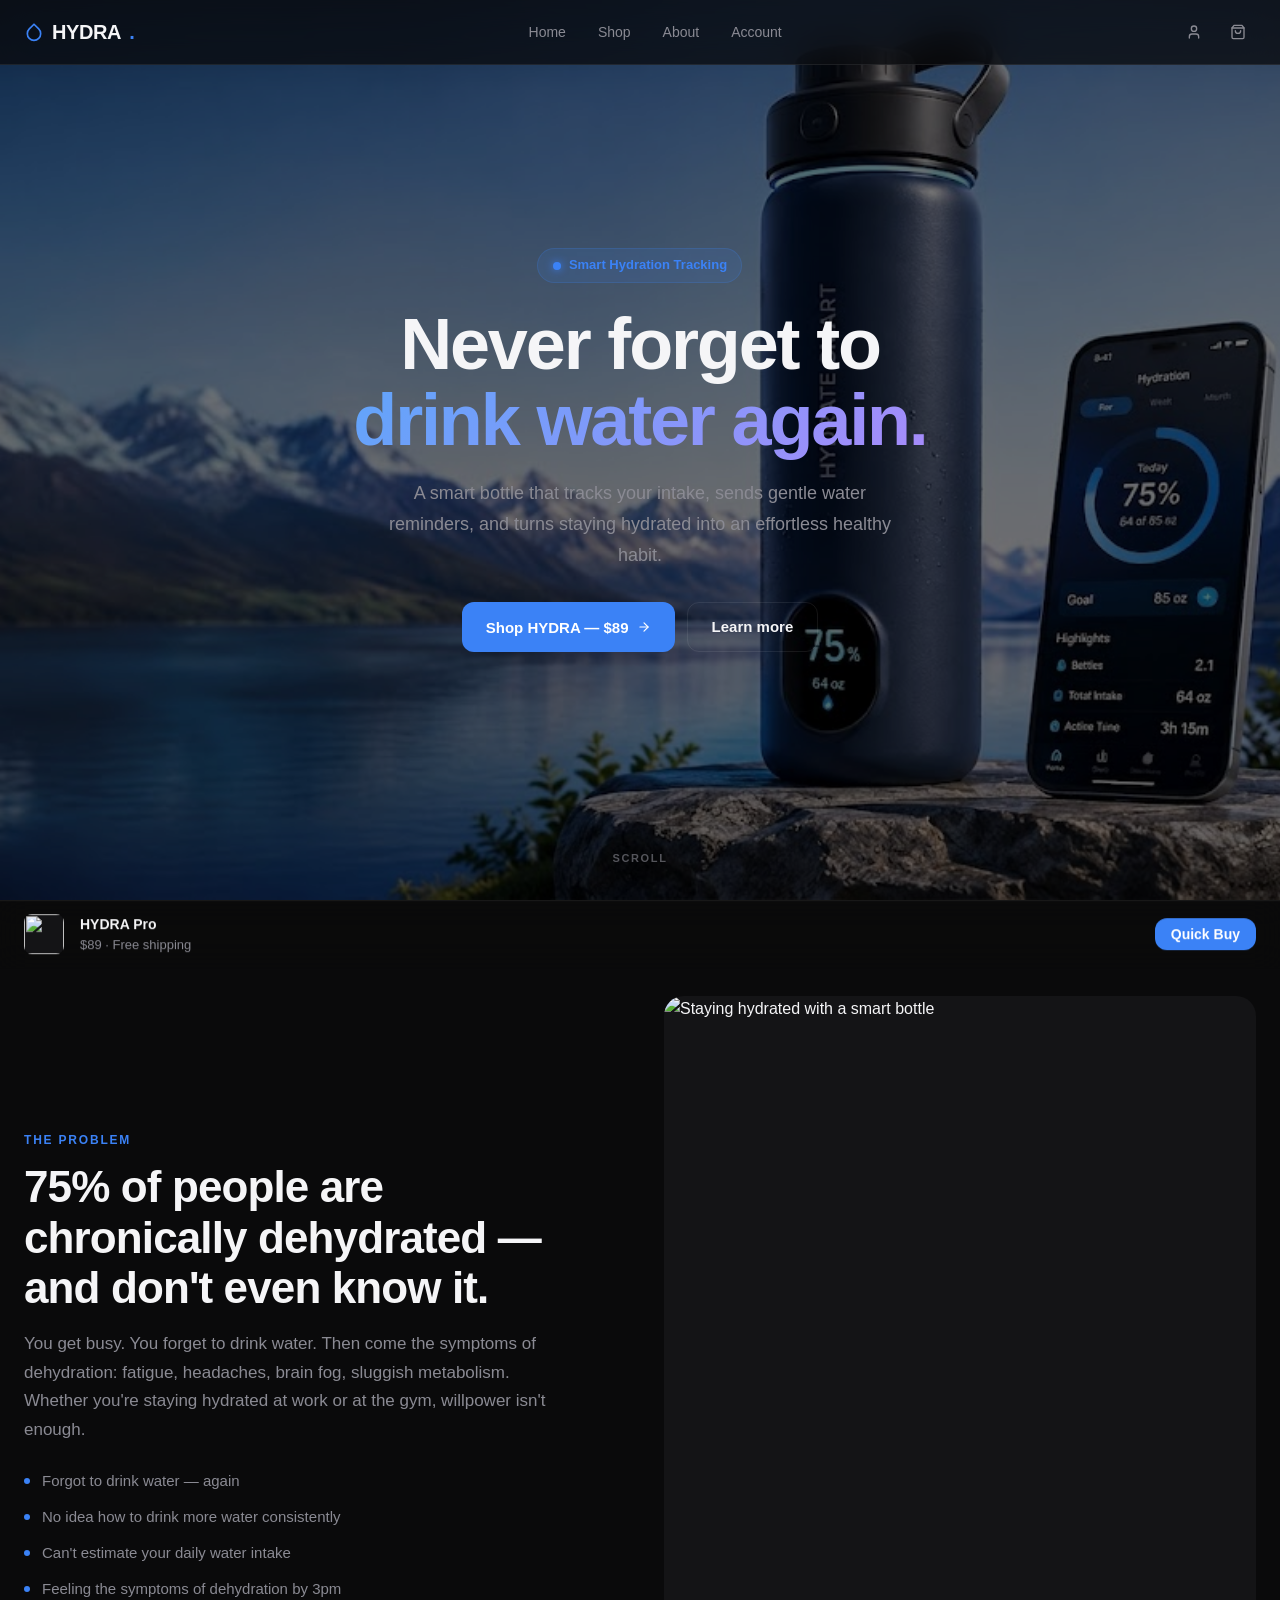
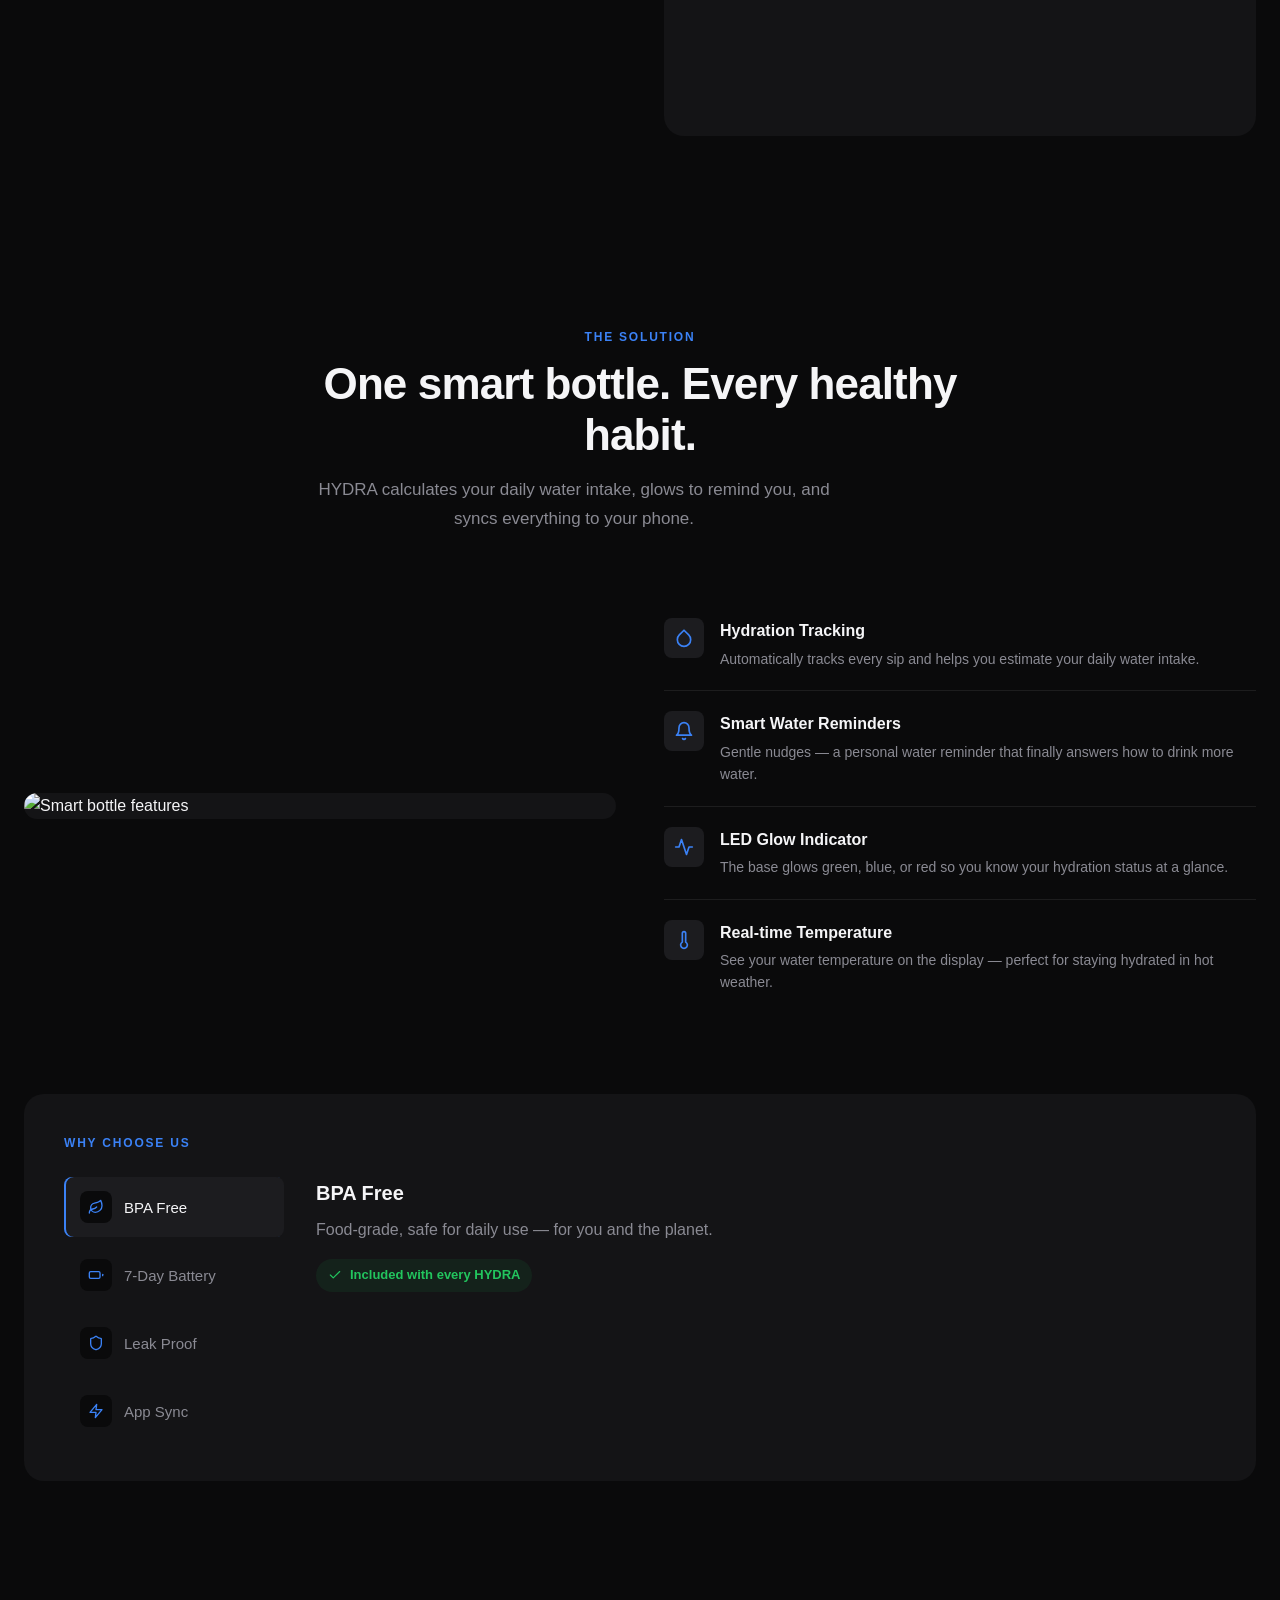
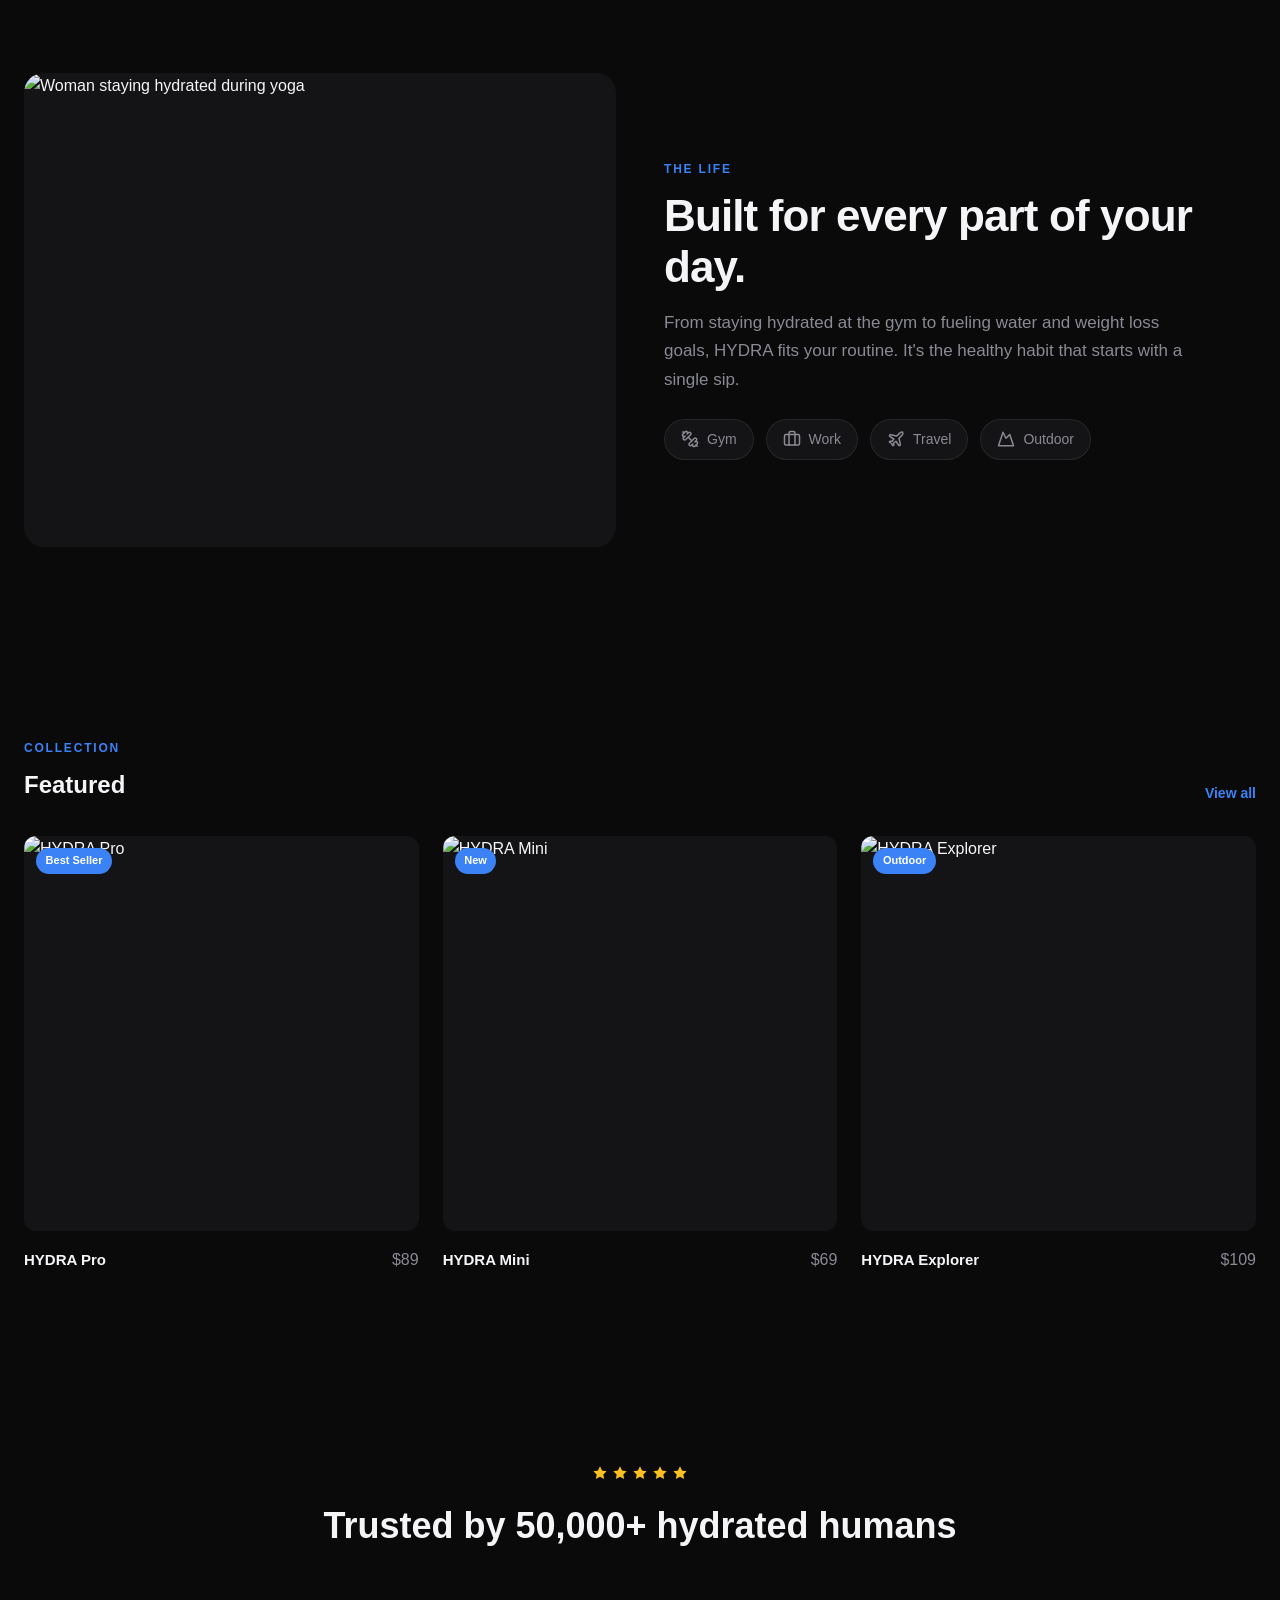
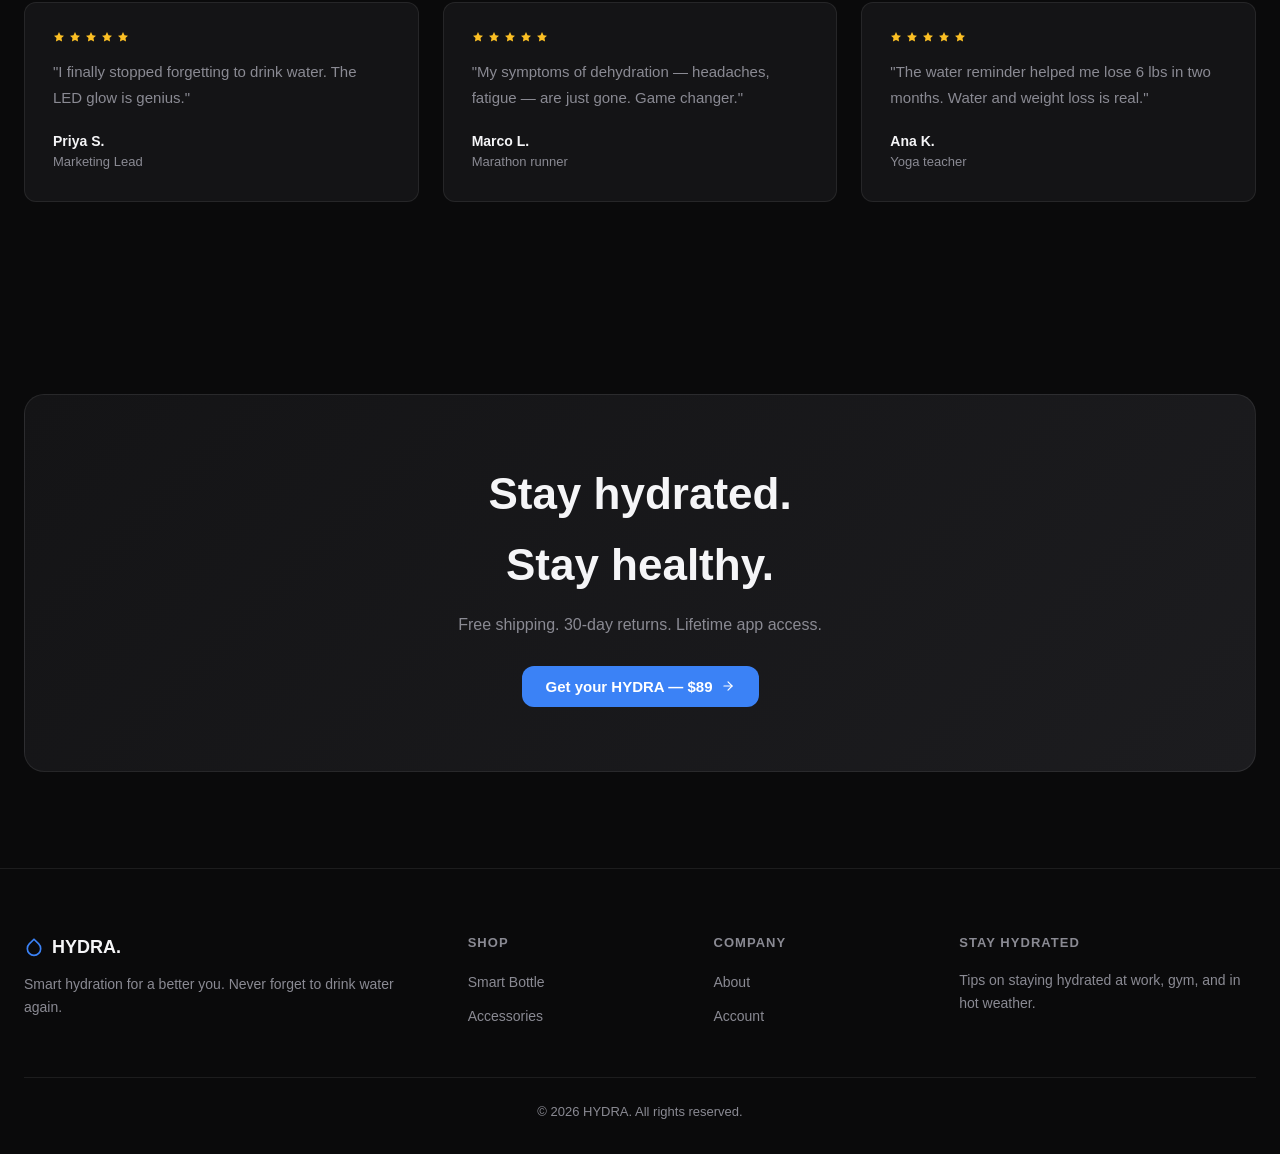
==== commit 6472d5ce: "Update index.html" ====
--- a/index.html
+++ b/index.html
@@ -46,7 +46,7 @@
 <!-- ===================== HERO ===================== -->
 <section class="hero" id="hero">
   <div class="hero-media" id="hero-media">
-    <img src="C:\Users\hp\Desktop\images\banner.jpg.jpg" alt="Smart water bottle by a lake — stay hydrated">
+    <img src="banner.jpg.jpg" alt="Smart water bottle by a lake — stay hydrated">
   </div>
   <div class="hero-content">
     <div class="hero-badge">
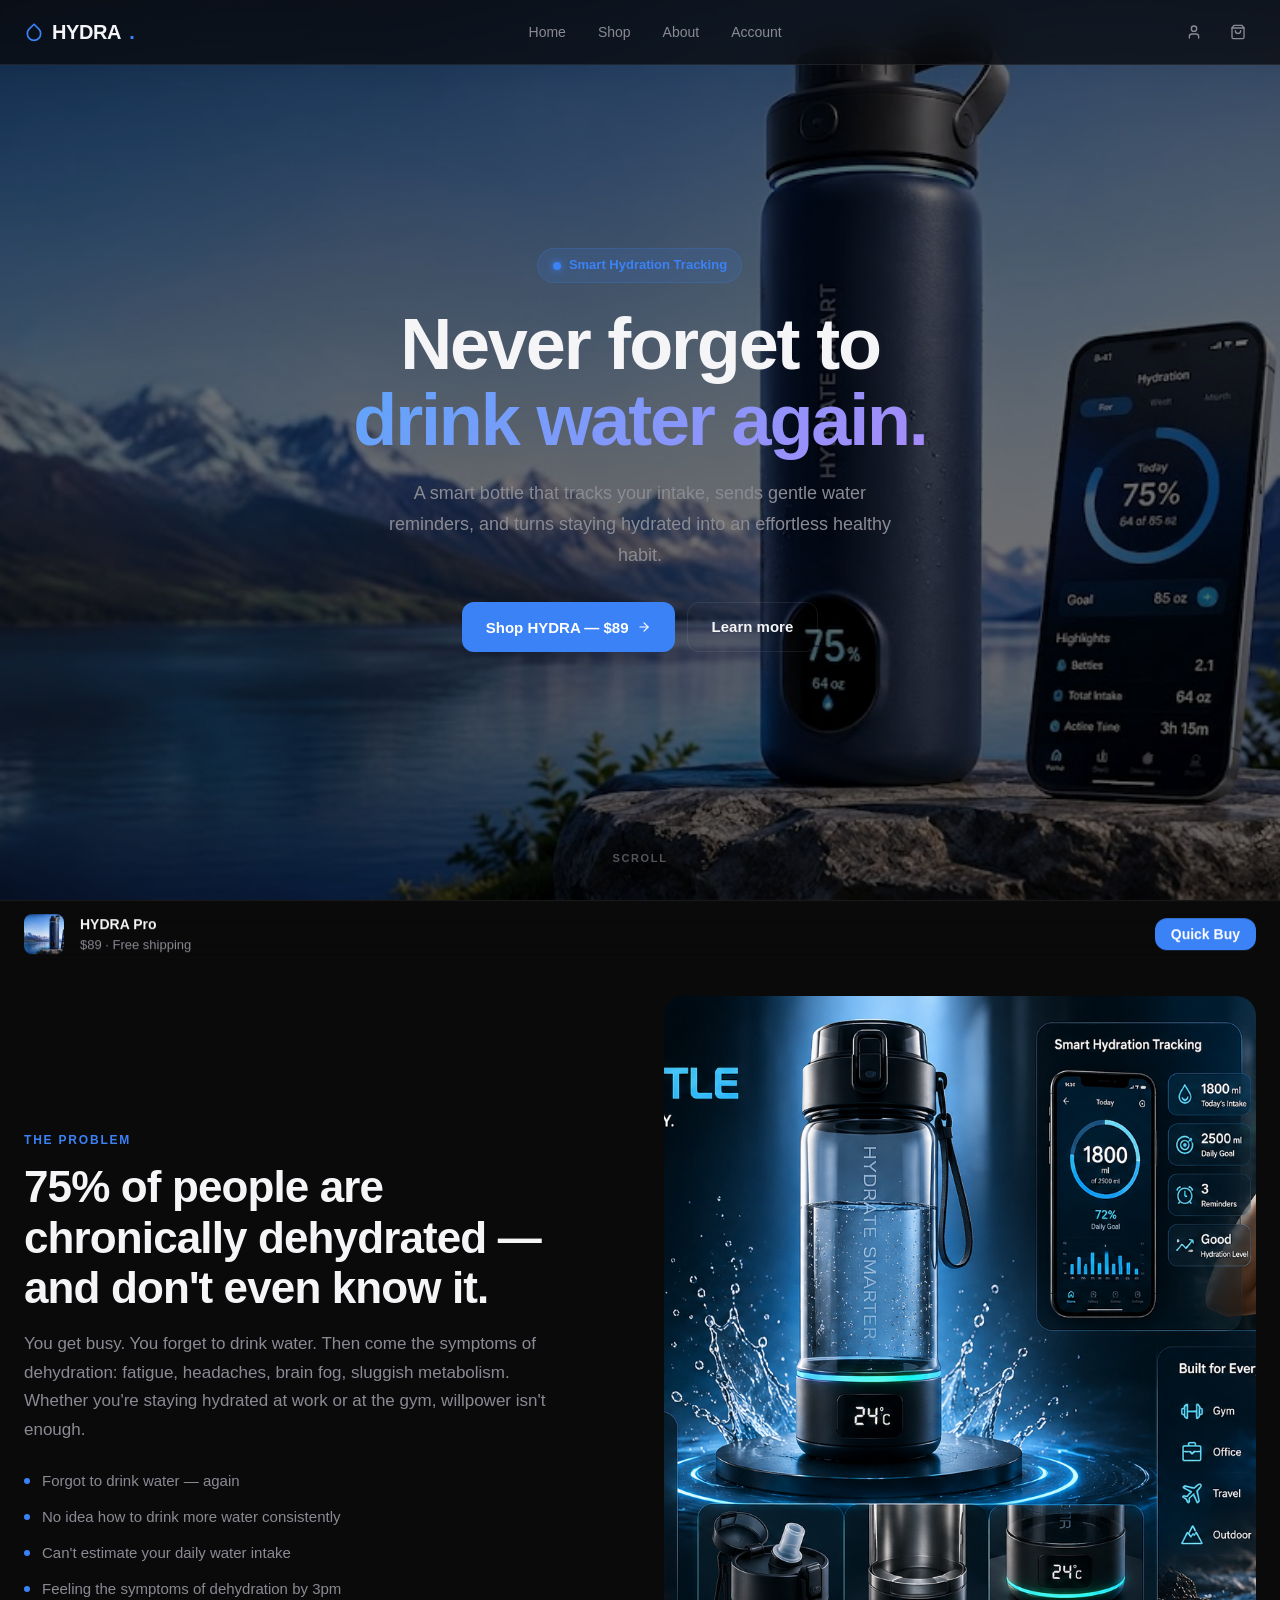
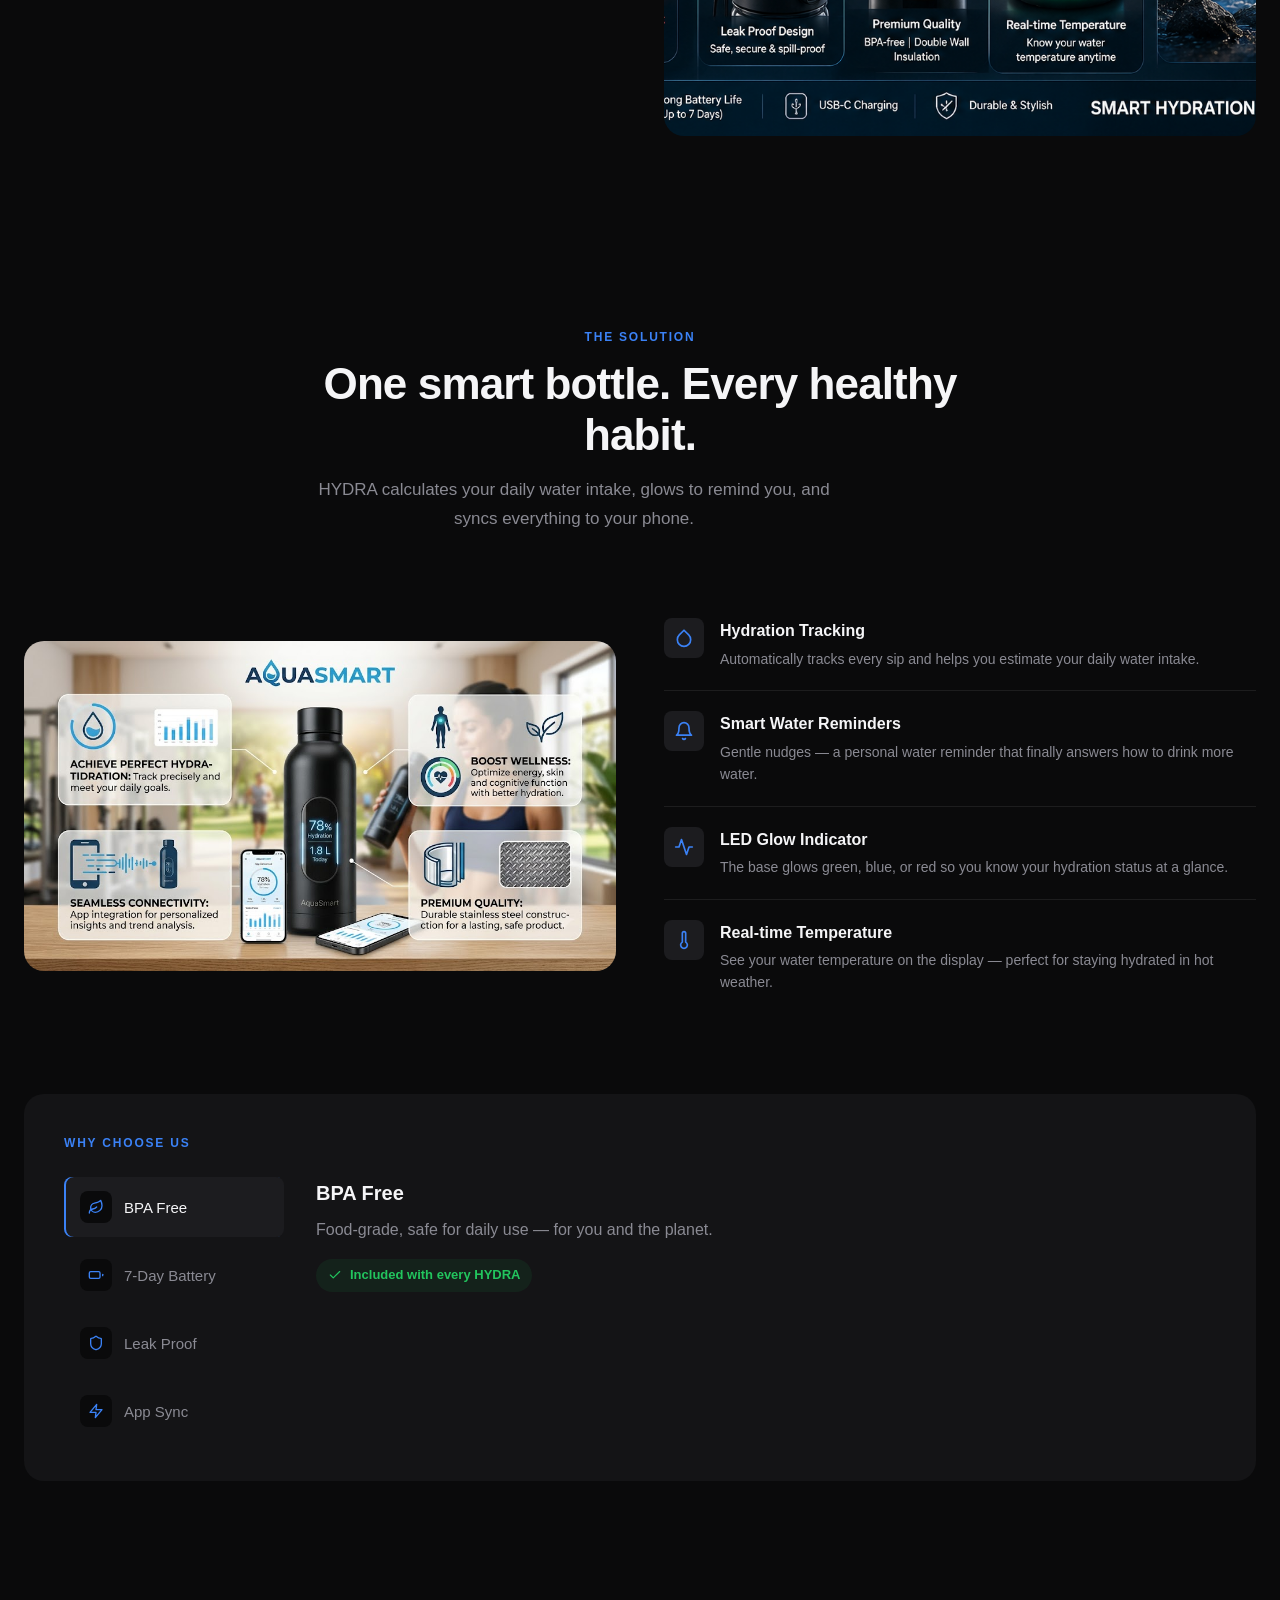
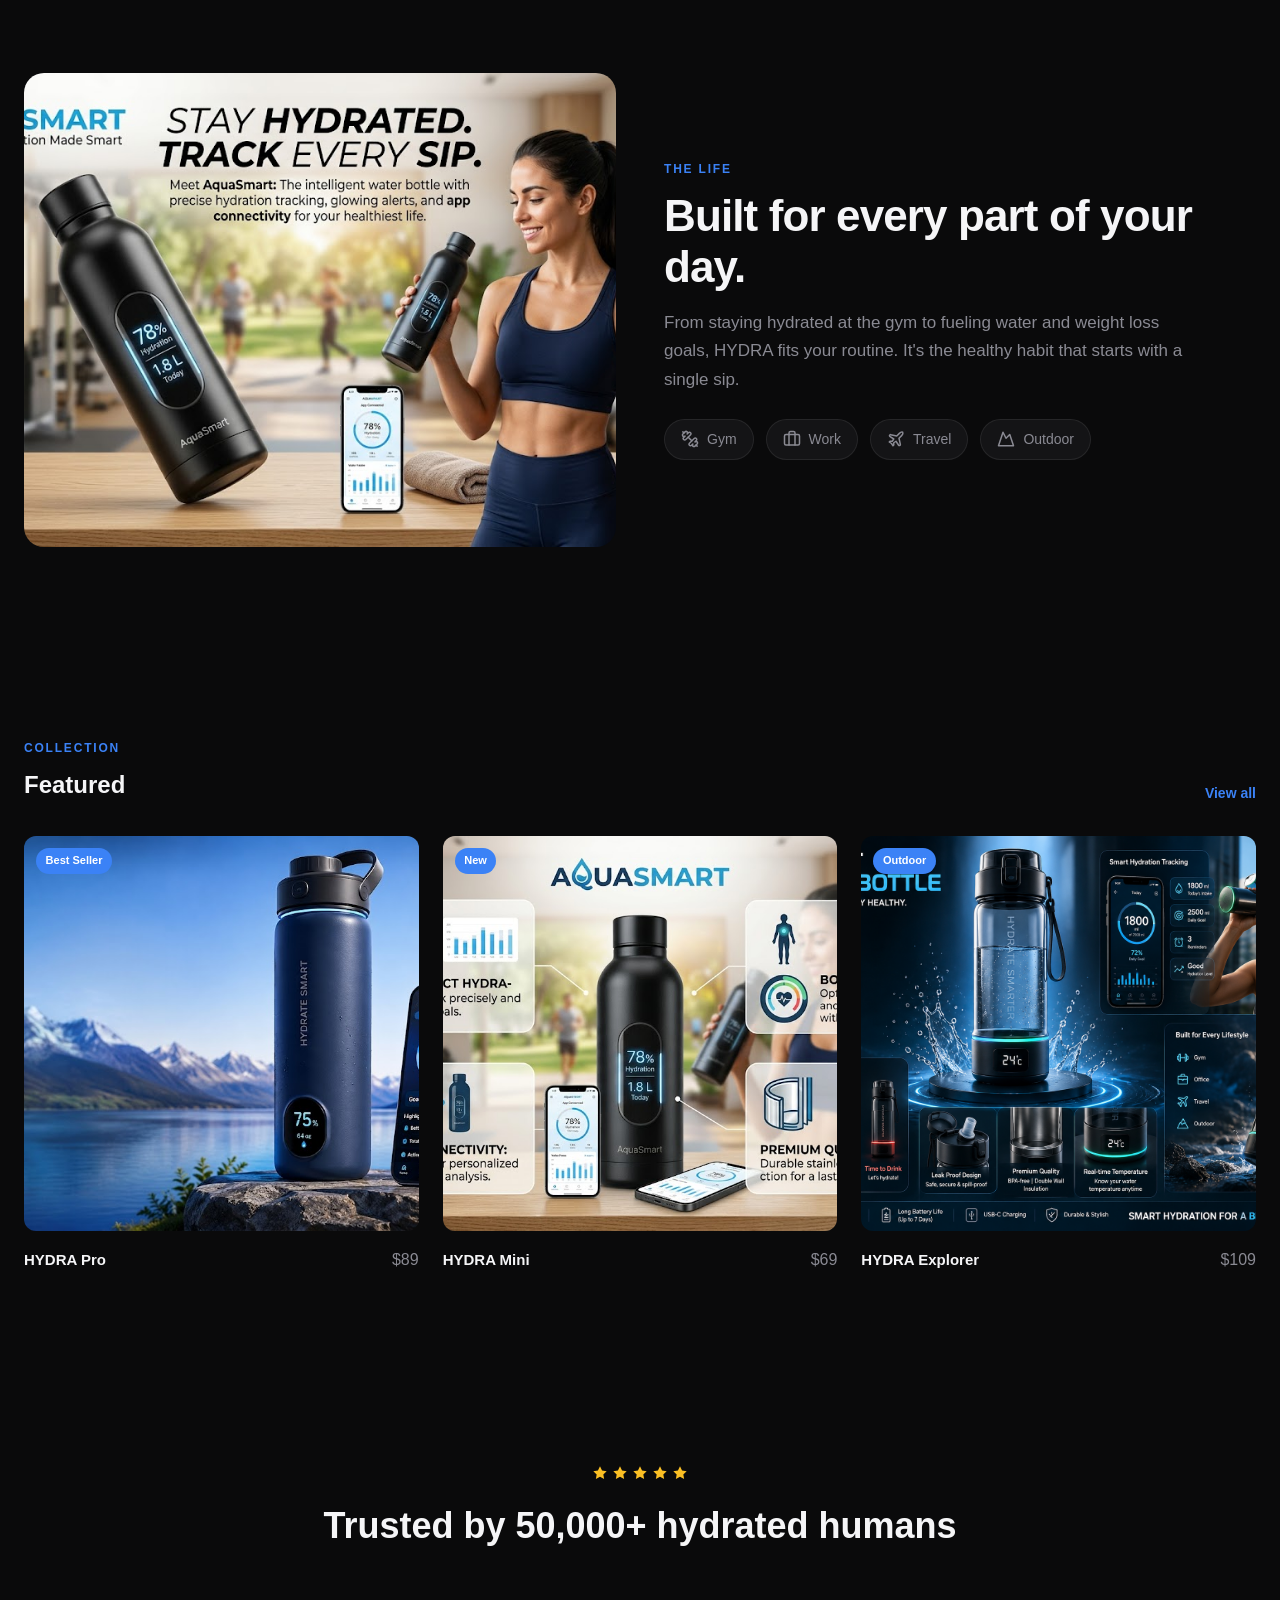
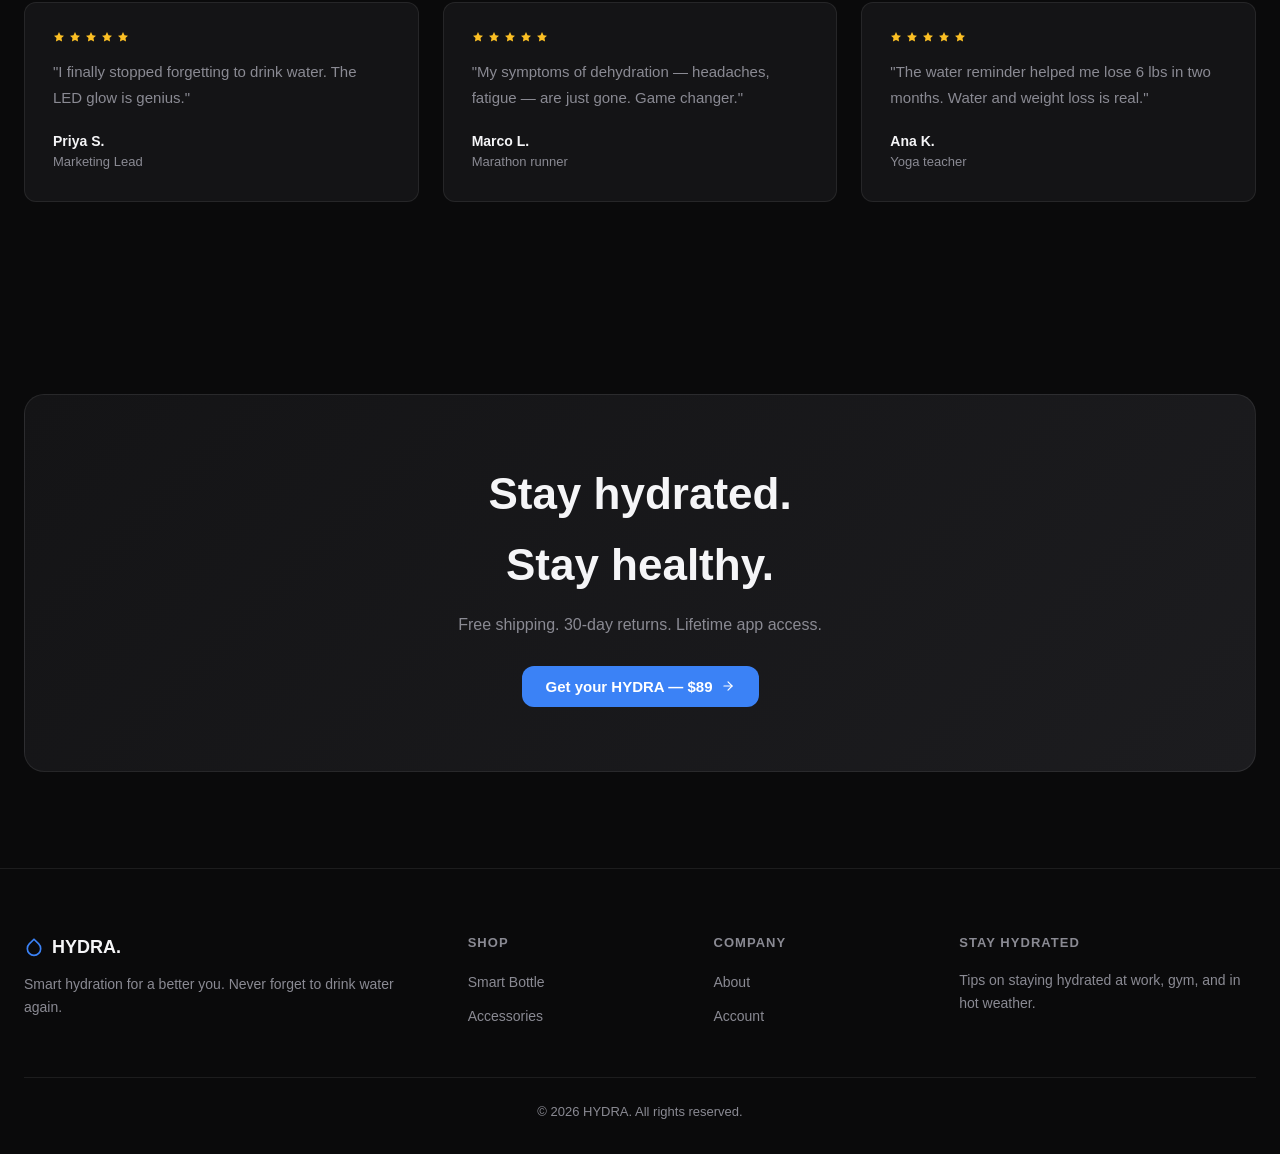
==== commit d37aa98b: "Update index.html" ====
--- a/index.html
+++ b/index.html
@@ -87,7 +87,7 @@
     </div>
     <div class="reveal" style="transition-delay:0.2s;">
       <div class="rounded-media aspect-4-5">
-        <img src="C:\Users\hp\Desktop\images\intro.png" alt="Staying hydrated with a smart bottle">
+        <img src="intro.png" alt="Staying hydrated with a smart bottle">
       </div>
     </div>
   </div>
@@ -103,7 +103,7 @@
 
   <div class="grid-2" style="margin-bottom:5rem;">
     <div class="reveal media-card">
-      <img src="C:\Users\hp\Desktop\images\features.jpg.jpg" alt="Smart bottle features">
+      <img src="features.jpg.jpg" alt="Smart bottle features">
     </div>
     <div class="reveal" style="transition-delay:0.15s;">
       <div class="feature-row">
@@ -164,7 +164,7 @@
   <div class="grid-2">
     <div class="reveal">
       <div class="rounded-media aspect-5-4">
-        <img src="C:\Users\hp\Desktop\images\lifestyle.jpg (2).jpg" alt="Woman staying hydrated during yoga">
+        <img src="lifestyle.jpg (2).jpg" alt="Woman staying hydrated during yoga">
       </div>
     </div>
     <div class="reveal" style="transition-delay:0.15s;">
@@ -193,19 +193,19 @@
   <div class="grid-3">
     <div class="reveal">
       <a href="product.html" class="product-card">
-        <div class="media"><img src="C:\Users\hp\Desktop\images\banner.jpg.jpg" alt="HYDRA Pro"><span class="tag-badge">Best Seller</span></div>
+        <div class="media"><img src="banner.jpg.jpg" alt="HYDRA Pro"><span class="tag-badge">Best Seller</span></div>
         <div class="product-meta"><p>HYDRA Pro</p><p>$89</p></div>
       </a>
     </div>
     <div class="reveal" style="transition-delay:0.1s;">
       <a href="product.html" class="product-card">
-        <div class="media"><img src="C:\Users\hp\Desktop\images\features.jpg.jpg" alt="HYDRA Mini"><span class="tag-badge">New</span></div>
+        <div class="media"><img src="features.jpg.jpg" alt="HYDRA Mini"><span class="tag-badge">New</span></div>
         <div class="product-meta"><p>HYDRA Mini</p><p>$69</p></div>
       </a>
     </div>
     <div class="reveal" style="transition-delay:0.2s;">
       <a href="product.html" class="product-card">
-        <div class="media"><img src="C:\Users\hp\Desktop\images\intro.png" alt="HYDRA Explorer"><span class="tag-badge">Outdoor</span></div>
+        <div class="media"><img src="intro.png" alt="HYDRA Explorer"><span class="tag-badge">Outdoor</span></div>
         <div class="product-meta"><p>HYDRA Explorer</p><p>$109</p></div>
       </a>
     </div>
@@ -277,7 +277,7 @@
 
 <!-- ===================== STICKY QUICK BUY ===================== -->
 <div class="quick-buy" id="quick-buy">
-  <img src="C:\Users\hp\Desktop\images\banner.jpg.jpg" alt="">
+  <img src="banner.jpg.jpg" alt="">
   <div class="info"><p>HYDRA Pro</p><p>$89 · Free shipping</p></div>
   <button class="btn btn-primary btn-sm" data-add-to-cart
     data-id="hydra-pro" data-name="HYDRA Pro Smart Bottle" data-price="89"
